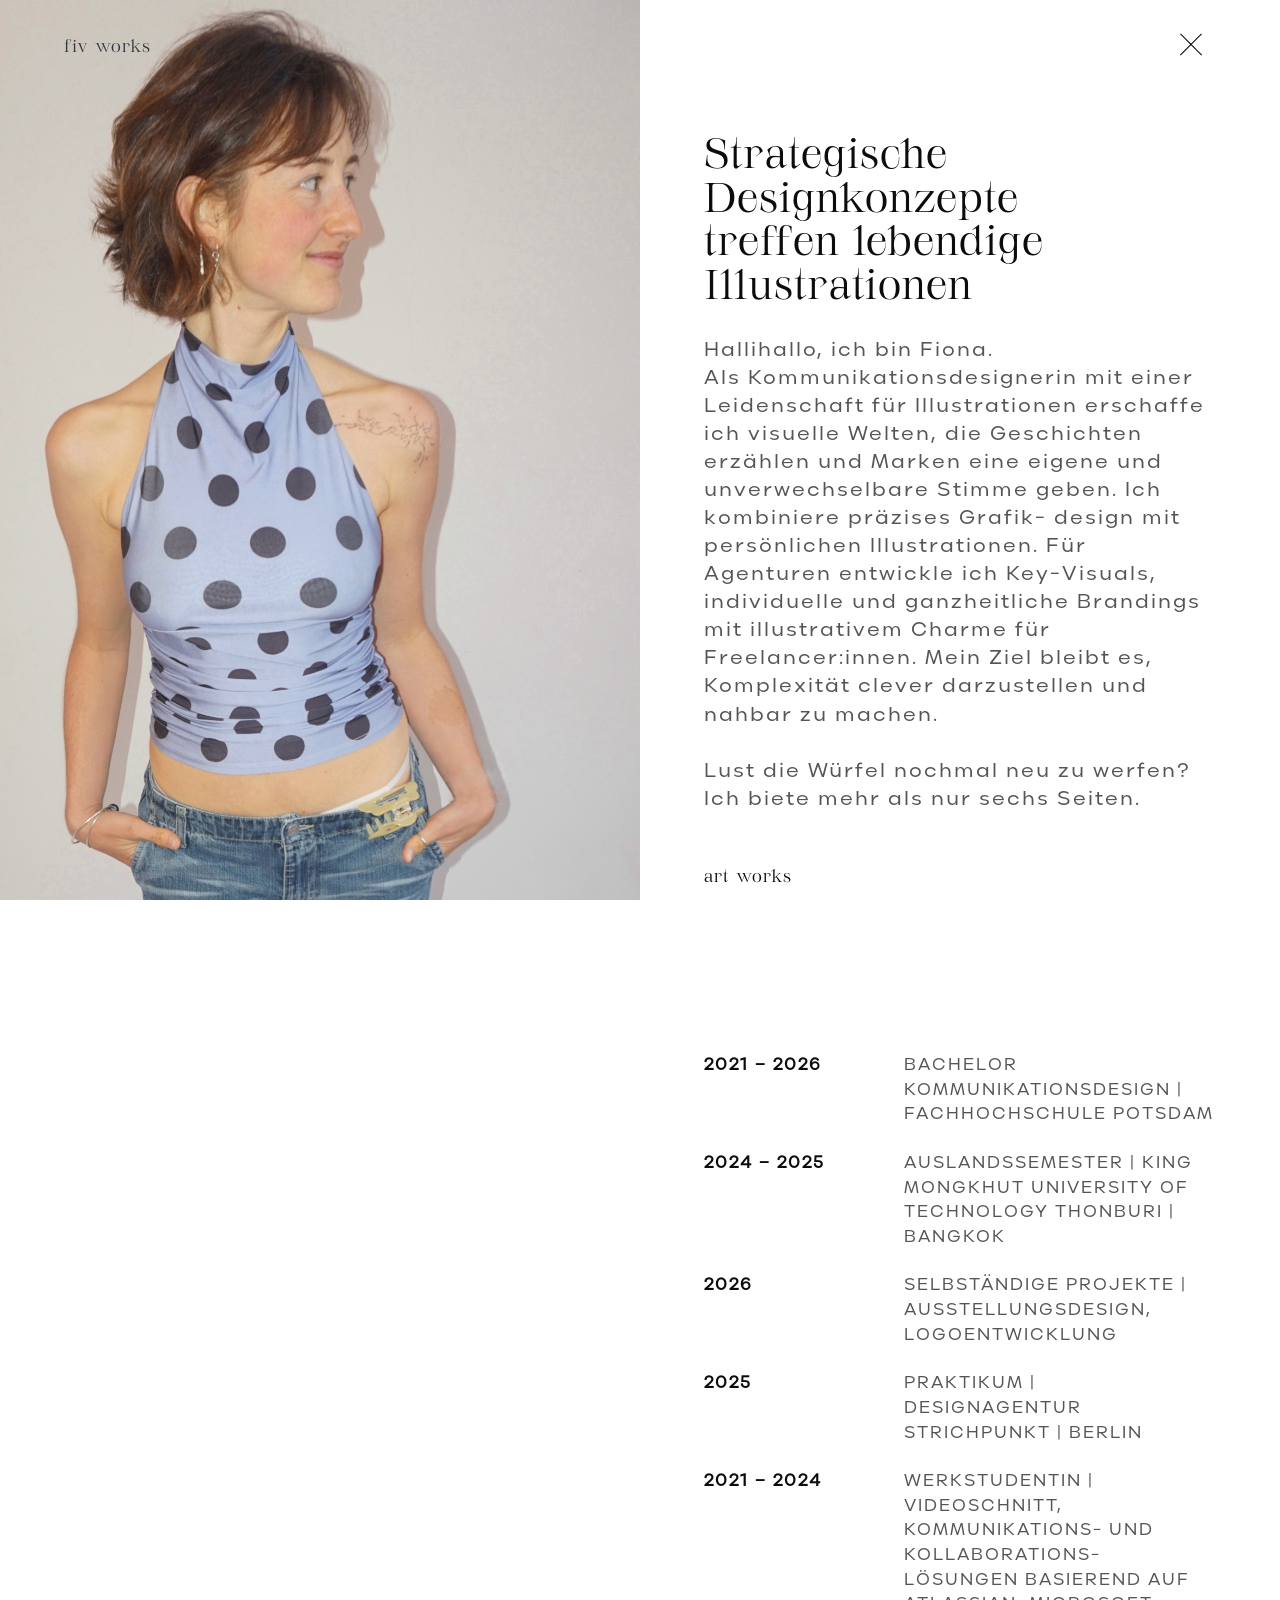
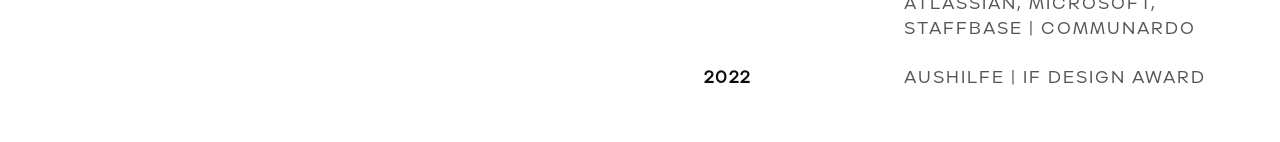
==== about.html @ 90ffe37c "About-Seite: Überlappung behoben & Layout finalisiert" ====
<!DOCTYPE html>
<html lang="en">

<head>
    <link rel="icon" type="image/png" href="favicon.png">
    <meta charset="UTF-8">
    <meta name="viewport" content="width=device-width, initial-scale=1.0">
    <title>About fiv works</title>
    <!-- Modern Serif Font -->
    <link href="https://fonts.googleapis.com/css2?family=Outfit:wght@300;400;600;800&display=swap" rel="stylesheet">
    <link rel="stylesheet" href="style.css">
    <style>
        /* Fade in animation for the about page content right after the transition */
        body.about-page {
            animation: fadeInPage 0.8s ease-out;
        }

        @keyframes fadeInPage {
            0% {
                opacity: 0;
            }

            100% {
                opacity: 1;
            }
        }

        .back-link {
            color: var(--body-text);
            text-decoration: none;
            font-size: 1.1rem;
            cursor: pointer;
            position: relative;
        }

        .back-link::after {
            content: '';
            position: absolute;
            width: 0;
            height: 1px;
            bottom: -4px;
            left: 0;
            background-color: var(--body-text);
            transition: width 0.3s ease;
        }

        .back-link:hover::after {
            width: 100%;
        }
    </style>
</head>

<body class="about-page">

    <!-- Pinned Header -->
    <header class="pinned-header">
        <div class="header-left">
            <a href="index.html" class="nav-link fiv-link">fiv works</a>
        </div>
        <div class="header-center"></div>
        <div class="header-right">
            <a href="index.html" class="close-btn" aria-label="Close About Page">
                <span></span>
                <span></span>
                <span></span>
            </a>
        </div>
    </header>

    <div class="about-container">
        <!-- Left Image (Dynamic width based on format) -->
        <div class="about-image-wrapper">
            <img src="bilder/portrait.jpg" alt="Portrait von fiv works" class="about-image">
            <h1 class="about-name">fiv works</h1>
        </div>

        <!-- Right Content -->
        <div class="about-info">
            <h2>Strategische Designkonzepte <br> treffen lebendige Illustrationen</h2>
            <p>

                Hallihallo, ich bin Fiona. <br> Als Kommunikationsdesignerin mit einer Leidenschaft für Illustrationen
                erschaffe ich visuelle Welten, die Geschichten erzählen und Marken eine eigene und
                unverwechselbare Stimme geben.

                Ich kombiniere präzises Grafik- design mit persönlichen Illustrationen. Für Agenturen entwickle ich
                Key-Visuals, individuelle und ganzheitliche Brandings mit illustrativem Charme für Freelancer:innen.
                Mein Ziel bleibt es, Komplexität clever darzustellen und nahbar zu machen.

                <br><br> Lust die Würfel nochmal neu zu werfen? <br> Ich biete mehr als nur sechs Seiten.<br><br>
            <div class="nav-link cycling-logo about-text-logo">
                <div class="cycling-viewport">
                    <div class="cycling-wrapper">
                        <span>art works</span>
                        <span>net works</span>
                        <span>team works</span>
                        <span>fiv works</span>
                    </div>
                </div>
            </div>
            </p>


            <div class="cv-separator-line"></div>
            <div class="cv-container">
                <div class="cv-item">
                    <span class="cv-date">2021 – 2026</span>
                    <span class="cv-desc">Bachelor Kommunikationsdesign | Fachhochschule Potsdam</span>
                </div>
                <div class="cv-item">
                    <span class="cv-date">2024 – 2025</span>
                    <span class="cv-desc">Auslandssemester | King Mongkhut University of Technology Thonburi |
                        Bangkok</span>
                </div>
                <div class="cv-item">
                    <span class="cv-date">2026</span>
                    <span class="cv-desc">Selbständige Projekte | Ausstellungsdesign, Logoentwicklung</span>
                </div>
                <div class="cv-item">
                    <span class="cv-date">2025</span>
                    <span class="cv-desc">Praktikum | Designagentur Strichpunkt | Berlin</span>
                </div>
                <div class="cv-item">
                    <span class="cv-date">2021 – 2024</span>
                    <span class="cv-desc">Werkstudentin | Videoschnitt, Kommunikations- und Kollaborations- lösungen
                        basierend auf Atlassian, Microsoft, Staffbase | Communardo</span>
                </div>
                <div class="cv-item">
                    <span class="cv-date">2022</span>
                    <span class="cv-desc">Aushilfe | IF Design Award</span>
                </div>
            </div>
        </div>
    </div>

    <script src="main.js"></script>
</body>

</html>
---- style.css ----
/* 
  Premium Dark Aesthetic 
  using CSS Variables for easy theming
*/
@font-face {
    font-family: 'Serifbabe';
    src: url('font/Serifbabe /SerifbabeALPHATest-Regular.otf') format('opentype');
    font-weight: 400;
    font-style: normal;
}

@font-face {
    font-family: 'Serifbabe';
    src: url('font/Serifbabe /SerifbabeALPHATest-RegularItalic.otf') format('opentype');
    font-weight: 400;
    font-style: italic;
}

@font-face {
    font-family: 'Canava Grotesk';
    src: url('font/Canava Grotesk/CanavaGrotesk-Regular.otf') format('opentype');
    font-weight: 400;
    font-style: normal;
}

@font-face {
    font-family: 'Canava Grotesk';
    src: url('font/Canava Grotesk/CanavaGrotesk-RegularItalic.otf') format('opentype');
    font-weight: 400;
    font-style: italic;
}

:root {
    --bg-color: #ffffff;
    --text-color: #ffffff;
    /* Used for mix-blend-mode items, white becomes black on white bg */
    --body-text: #0c0c0c;
    /* Main dark text */
    --accent-color: #555555;
    --header-height: 90px;
}

* {
    margin: 0;
    padding: 0;
    box-sizing: border-box;
}

html {
    scroll-behavior: smooth;
}

body {
    font-family: 'Canava Grotesk', 'Outfit', sans-serif;
    font-weight: 600;
    line-height: 1.05;
    background-color: var(--bg-color);
    color: var(--body-text);
    overflow-x: hidden;
    -webkit-font-smoothing: antialiased;
    -moz-osx-font-smoothing: grayscale;
    text-transform: uppercase;
    letter-spacing: 2px;
}

/* Global utility to hide mobile-only elements on desktop */
.show-on-mobile {
    display: none !important;
}

/* ---------------------------------
   Pinned Header (Top Navigation)
---------------------------------- */
.pinned-header {
    position: fixed;
    top: 0;
    left: 0;
    width: 100%;
    height: var(--header-height);
    display: flex;
    justify-content: space-between;
    align-items: center;
    padding: 0 5%;
    z-index: 100;
    mix-blend-mode: difference;
    /* Ensures visibility over any image */
}

.header-left,
.header-right {
    width: auto;
    display: flex;
}

.header-left {
    justify-content: flex-start;
}

.header-right {
    justify-content: flex-end;
}

.nav-link {
    color: var(--text-color);
    text-decoration: none;
    font-size: 1.1rem;
    font-weight: 400;
    text-transform: uppercase;
    letter-spacing: 2px;
    position: relative;
}

/* fiv works uses Serifbabe, normal case */
.fiv-link {
    font-family: 'Serifbabe', serif;
    text-transform: none;
    letter-spacing: 1px;
}

.cycling-logo {
    display: block;
    position: relative;
    /* Animate width synchronized with text roll */
    animation: rollWidth 20s infinite alternate cubic-bezier(0.77, 0, 0.175, 1);
}

.about-text-logo {
    display: inline-block;
    vertical-align: bottom;
    margin-top: 0;
    /* No extra margin, rely on line-height/br */
    font-family: 'Serifbabe', serif;
    font-size: 1.1rem;
    /* Logo standard size */
    text-transform: none;
    letter-spacing: 1px;
    color: var(--body-text);
    pointer-events: none;
    /* Usually static in text signature */
    text-decoration: none;

    /* Faster animation overrides for About page */
    animation-duration: 10s;
}

.about-text-logo .cycling-wrapper {
    animation-duration: 10s;
}

.cycling-viewport {
    height: 1.2rem;
    overflow: hidden;
}

.cycling-wrapper {
    display: flex;
    flex-direction: column;
    animation: rollLogo 20s infinite alternate cubic-bezier(0.77, 0, 0.175, 1);
}

.cycling-wrapper span {
    height: 1.2rem;
    display: flex;
    align-items: center;
    white-space: nowrap;
}

@keyframes rollLogo {

    0%,
    15% {
        transform: translateY(0);
    }

    25%,
    40% {
        transform: translateY(-1.2rem);
    }

    50%,
    65% {
        transform: translateY(-2.4rem);
    }

    75%,
    100% {
        transform: translateY(-3.6rem);
    }
}

/* Width values estimated for 'Serifbabe' at 1.1rem */
@keyframes rollWidth {

    0%,
    15% {
        width: 5.6rem;
    }

    /* art works */
    25%,
    40% {
        width: 5.8rem;
    }

    /* net works */
    50%,
    65% {
        width: 6.9rem;
    }

    /* team works */
    75%,
    100% {
        width: 5.7rem;
    }

    /* fiv works */
}

/* Hover underline effect */
.nav-link::after {
    content: '';
    position: absolute;
    width: 0;
    height: 1px;
    bottom: -4px;
    left: 0;
    background-color: var(--text-color);
    transition: width 0.3s ease;
}

.nav-link:hover::after {
    width: 100%;
}

.header-center {
    position: absolute;
    left: 50%;
    transform: translateX(-50%);
    display: flex;
    justify-content: center;
    align-items: center;
}

/* Center Logo */
.center-logo {
    height: 45px;
    width: auto;
    object-fit: contain;
    filter: invert(1);
    /* Change black image to white for difference blend mode */
    transition: transform 0.4s cubic-bezier(0.175, 0.885, 0.32, 1.275);
    cursor: none;
}

.center-logo:hover {
    transform: scale(1.15);
}

/* Hamburger Menu Button */
.hamburger-btn {
    background: none;
    border: none;
    cursor: none;
    display: flex;
    flex-direction: column;
    gap: 5.8px;
    z-index: 101;
    padding: 10px;
    transition: transform 0.3s cubic-bezier(0.175, 0.885, 0.32, 1.275);
}

.hamburger-btn:hover {
    transform: scale(1.1) translateY(-2px);
}

.hamburger-btn:hover span:nth-child(1) {
    transform: translateY(-1px);
}

.hamburger-btn:hover span:nth-child(3) {
    transform: translateY(1px);
}

.hamburger-btn span {
    display: block;
    width: 30px;
    height: 1.2px;
    background-color: var(--text-color);
    transition: 0.4s cubic-bezier(0.68, -0.55, 0.265, 1.55);
}

.hamburger-btn.open span:nth-child(1) {
    transform: translateY(7px) rotate(45deg);
}

.hamburger-btn.open span:nth-child(2) {
    opacity: 0;
    transform: scaleX(0);
}

.hamburger-btn.open span:nth-child(3) {
    transform: translateY(-7px) rotate(-45deg);
}

/* Close Button (Fixed X for About Page) */
.close-btn {
    background: none;
    border: none;
    cursor: none;
    display: flex;
    flex-direction: column;
    gap: 5.8px;
    z-index: 101;
    padding: 10px;
    text-decoration: none;
    transition: transform 0.3s cubic-bezier(0.175, 0.885, 0.32, 1.275);
}

.close-btn:hover {
    transform: scale(1.1) translateY(-2px);
}

.close-btn span {
    display: block;
    width: 30px;
    height: 1.2px;
    background-color: var(--text-color);
    transition: 0.4s cubic-bezier(0.68, -0.55, 0.265, 1.55);
}

.close-btn span:nth-child(1) {
    transform: translateY(7px) rotate(45deg);
}

.close-btn span:nth-child(2) {
    opacity: 0;
    transform: scaleX(0);
}

.close-btn span:nth-child(3) {
    transform: translateY(-7px) rotate(-45deg);
}

/* ---------------------------------
   Menu Overlay
---------------------------------- */
.menu-overlay {
    position: fixed;
    top: 0;
    left: 0;
    width: 100%;
    height: 100vh;
    background-color: rgba(255, 255, 255, 0.95);
    backdrop-filter: blur(15px);
    -webkit-backdrop-filter: blur(15px);
    /* Safari support */
    display: flex;
    justify-content: center;
    align-items: center;
    opacity: 0;
    pointer-events: none;
    transition: opacity 0.5s ease;
    z-index: 102;
    /* Higher than hero section */
}

.pinned-header.menu-active {
    z-index: 103;
    /* Keep header above menu overlay */
}

.menu-overlay.active {
    opacity: 1;
    pointer-events: all;
}

.menu-content {
    display: flex;
    flex-direction: column;
    gap: 40px;
    text-align: center;
}

.menu-content a {
    color: var(--body-text);
    text-decoration: none;
    font-size: 3.5rem;
    font-weight: 300;
    letter-spacing: 2px;
    transition: color 0.3s ease, transform 0.4s ease;
    opacity: 0;
    /* Animated in with JS */
    transform: translateY(20px);
}

.menu-overlay.active .menu-content a {
    opacity: 1;
    transform: translateY(0);
}

/* Stagger the links animation */
.menu-overlay.active .menu-content a:nth-child(1) {
    transition-delay: 0.1s;
}

.menu-overlay.active .menu-content a:nth-child(2) {
    transition-delay: 0.2s;
}

.menu-overlay.active .menu-content a:nth-child(3) {
    transition-delay: 0.3s;
}

.menu-content a:hover {
    color: var(--accent-color);
    transform: translateX(15px) !important;
}

/* ---------------------------------
   Hero & 3D Cube Setup
---------------------------------- */
.hero-section {
    height: 100vh;
    width: 100%;
    display: flex;
    justify-content: center;
    align-items: center;
    position: relative;
    overflow: visible;
    z-index: 101;
    /* Ensure cube rotates in front of the header */
    pointer-events: none;
    /* Let clicks pass through empty space */
}

.scene {
    width: 500px;
    height: 500px;
    perspective: 1600px;
    pointer-events: auto;
    /* Re-enable internal clicks */
}

.cube {
    width: 100%;
    height: 100%;
    position: relative;
    transform-style: preserve-3d;
    cursor: grab;
    /* initial rotation to show its 3D nature immediately */
    transform: rotateX(-20deg) rotateY(45deg);
}

.cube:active {
    cursor: grabbing;
}

.cube-face {
    position: absolute;
    width: 500px;
    height: 500px;
    border: 1px solid rgba(0, 0, 0, 0.1);
    /* Subtle dark edge for light theme */
    background: #fff;
    cursor: pointer;
    overflow: hidden;
    user-select: none;
    /* Prevent image dragging issues */
}

/* Lighting gradient overlay for depth */
.cube-face::after {
    content: '';
    position: absolute;
    inset: 0;
    background: linear-gradient(135deg, rgba(255, 255, 255, 0.1) 0%, rgba(0, 0, 0, 0.4) 100%);
    pointer-events: none;
}

.cube-face img {
    width: 100%;
    height: 100%;
    object-fit: cover;
    opacity: 0.85;
    transition: opacity 0.4s ease, transform 0.6s cubic-bezier(0.25, 1, 0.5, 1);
    pointer-events: none;
    /* Let drag events pass to the face */
}

.cube-face:hover img {
    opacity: 1;
    transform: scale(1.08);
    /* slight zoom inside the face */
}

/* Position faces to form a cube */
.cube-front {
    transform: rotateY(0deg) translateZ(250px);
}

.cube-back {
    transform: rotateY(180deg) translateZ(250px);
}

.cube-right {
    transform: rotateY(90deg) translateZ(250px);
}

.cube-left {
    transform: rotateY(-90deg) translateZ(250px);
}

.cube-top {
    transform: rotateX(90deg) translateZ(250px);
}

.cube-bottom {
    transform: rotateX(-90deg) translateZ(250px);
}

/* ---------------------------------
   Scroll Indicator
---------------------------------- */
.scroll-indicator {
    position: absolute;
    bottom: 50px;
    left: 50%;
    transform: translateX(-50%);
    display: flex;
    flex-direction: column;
    align-items: center;
    gap: 15px;
    opacity: 1;
    /* Full opacity for better blend effect */
    mix-blend-mode: difference;
    color: #ffffff;
    transition: opacity 0.3s ease;
    z-index: 10;
    pointer-events: auto;
    /* Re-enable internal clicks */
}

.scroll-indicator:hover {
    opacity: 0.8;
}

/* Branding Callout (Bottom Right) */
.branding-callout {
    position: fixed;
    bottom: 34px;
    right: 5%;
    font-family: 'Serifbabe', serif;
    font-size: 1.1rem;
    font-weight: 400;
    color: #ffffff;
    mix-blend-mode: difference;
    z-index: 102;
    /* Above hero section */
    pointer-events: auto;
    text-transform: none;
    letter-spacing: 1px;
    text-decoration: none;
}

.branding-callout::after {
    content: '';
    position: absolute;
    width: 0;
    height: 1px;
    bottom: -4px;
    left: 0;
    background-color: #ffffff;
    transition: width 0.3s ease;
}

.branding-callout:hover::after {
    width: 100%;
}

.scroll-indicator span {
    font-size: 0.75rem;
    text-transform: uppercase;
    letter-spacing: 3px;
}

.scroll-indicator .line {
    width: 1px;
    height: 50px;
    background-color: #ffffff;
    animation: scrollLine 2.5s infinite ease-in-out;
    transform-origin: top;
}

@keyframes scrollLine {
    0% {
        transform: scaleY(0);
    }

    50% {
        transform: scaleY(1);
    }

    100% {
        transform: scaleY(0);
        transform-origin: bottom;
    }
}

/* ---------------------------------
   Content Section & Grid
---------------------------------- */
.content-section {
    padding: 120px 5% 100px 5%;
    display: flex;
    flex-direction: column;
    align-items: center;
}

.text-container {
    max-width: 1200px;
    text-align: left;
    margin-bottom: 150px;
    align-self: flex-start;
    /* Push to left in flex container */
    opacity: 0;
    transform: translateY(60px);
    transition: opacity 1.2s ease, transform 1.2s cubic-bezier(0.165, 0.84, 0.44, 1);
}

.text-container.visible {
    opacity: 1;
    transform: translateY(0);
}

.placeholder-text {
    font-family: 'Canava Grotesk', sans-serif;
    font-style: normal;
    font-size: 3rem;
    /* Even larger */
    line-height: 1;
    font-weight: 50;
    text-transform: none;
    color: var(--body-text);
}

.serif-q {
    font-family: 'Serifbabe', serif;
    font-weight: 400;
}

.serif-text {
    font-family: 'Serifbabe', serif;
    font-size: 1.1rem;
    font-weight: 400;
}

.thin-char {
    font-weight: 200;
}

.projects-grid {
    display: grid;
    grid-template-columns: repeat(2, 1fr);
    gap: 60px;
    width: 100%;
    max-width: 1400px;
    scroll-margin-top: calc(var(--header-height) + 40px);
    /* Provides white space above grid when targeted by anchor link */
}

.project-link {
    position: relative;
    display: block;
    width: 100%;
    aspect-ratio: 4/3;
    overflow: hidden;
    border-radius: 0;
    /* Removed premium rounding per user request */
    opacity: 0;
    transform: translateY(80px);
    /* Come up on scroll */
    transition: opacity 1s ease, transform 1s cubic-bezier(0.23, 1, 0.32, 1);
    box-shadow: 0 20px 40px rgba(0, 0, 0, 0.4);
}

.project-link.visible {
    opacity: 1;
    transform: translateY(0);
}

.project-link img {
    width: 100%;
    height: 100%;
    object-fit: cover;
    transition: transform 0.8s cubic-bezier(0.165, 0.84, 0.44, 1);
}

.project-overlay {
    position: absolute;
    inset: 0;
    background: linear-gradient(to top, rgba(0, 0, 0, 0.8) 0%, rgba(0, 0, 0, 0) 60%);
    display: flex;
    align-items: flex-end;
    padding: 40px;
    opacity: 0;
    transition: opacity 0.5s ease;
}

.project-overlay h3 {
    font-family: 'Serifbabe', serif;
    text-transform: none;
    color: var(--text-color);
    font-size: 1.1rem;
    font-weight: 400;
    letter-spacing: 1px;
    transform: translateY(30px);
    transition: transform 0.5s cubic-bezier(0.19, 1, 0.22, 1);
}

.project-link:hover img {
    transform: scale(1.06);
}

.project-link:hover .project-overlay {
    opacity: 1;
}

.project-link:hover .project-overlay h3 {
    transform: translateY(0);
}

/* ---------------------------------
   Responsive Design
---------------------------------- */
@media (max-width: 1024px) {
    .projects-grid {
        gap: 30px;
    }

    .placeholder-text {
        font-size: 3rem;
    }
}

@media (max-width: 768px) {
    .pinned-header {
        padding: 0 20px;
        --header-height: 70px;
    }

    .menu-content a {
        font-size: 2.5rem;
    }

    .projects-grid {
        grid-template-columns: 1fr;
        gap: 40px;
    }

    .text-container {
        margin-top: -60px;
        margin-bottom: 80px;
    }

    .placeholder-text {
        font-size: 1.15rem;
        line-height: 1.4;
    }

    /* Target specific mobile elements */
    .hide-on-mobile {
        display: none !important;
    }

    .show-on-mobile {
        display: inline-block !important;
    }

    .project-page .center-logo {
        display: none !important;
    }

    /* Scale down cube for mobile */
    .scene {
        width: 300px;
        height: 300px;
    }

    .cube-face {
        width: 300px;
        height: 300px;
    }

    .cube-front {
        transform: rotateY(0deg) translateZ(150px);
    }

    .cube-back {
        transform: rotateY(180deg) translateZ(150px);
    }

    .cube-right {
        transform: rotateY(90deg) translateZ(150px);
    }

    .cube-left {
        transform: rotateY(-90deg) translateZ(150px);
    }

    .cube-top {
        transform: rotateX(90deg) translateZ(150px);
    }

    .cube-bottom {
        transform: rotateX(-90deg) translateZ(150px);
    }

    .project-overlay {
        padding: 30px;
    }
}

/* ---------------------------------
   About Page
---------------------------------- */
.about-page {
    background-color: var(--bg-color);
    overflow-x: hidden;
}

.about-container {
    display: flex;
    min-height: 100vh;
    /* Aspect ratio of 2357 / 3301 is ~0.714 */
    --img-w: min(calc(100vh * 0.714), 50vw);
}

.about-image-wrapper {
    position: fixed;
    top: 0;
    left: 0;
    width: var(--img-w);
    height: 100vh;
    overflow: hidden;
    z-index: 10;
}

.about-image {
    width: 100%;
    height: 100%;
    object-fit: cover;
}

.about-name {
    position: absolute;
    top: 34px;
    /* Matches fixed header alignment roughly */
    left: 5%;
    transform: none;
    width: 90%;
    text-align: left;
    font-family: 'Serifbabe', serif;
    font-size: 1.1rem;
    /* Start at header size */
    font-weight: 400;
    letter-spacing: 2px;
    text-transform: none;
    color: #ffffff;
    mix-blend-mode: difference;
    white-space: nowrap;
    margin: 0;
    line-height: 0.9;
    opacity: 0;
    /* Hidden initially to avoid double logo until expansion starts */
    transition: all 1s cubic-bezier(0.77, 0, 0.175, 1);
    z-index: 100;
}

.about-name.expanded {
    top: 5%;
    font-size: calc(var(--img-w) * 0.19);
    letter-spacing: 1px;
    opacity: 1;
}

.about-info {
    margin-left: var(--img-w);
    width: calc(100vw - var(--img-w));
    padding: calc(var(--header-height) + 40px) 5% 3.2rem;
    display: flex;
    flex-direction: column;
    justify-content: flex-end;
    min-height: 100vh;
}

/* Coordinate visibility with header logo */
.about-page.expanding .pinned-header .header-left .fiv-link {
    opacity: 0;
    pointer-events: none;
    transition: opacity 0.5s ease;
}

.about-page.expanding .about-name {
    opacity: 1;
}

.about-info h2 {
    font-family: 'Serifbabe', serif;
    font-size: 2.6rem;
    /* Match body text size */
    font-weight: 400;
    margin-bottom: 2rem;
    color: var(--body-text);
    text-transform: none;
    /* Allow mixed case */
    letter-spacing: 1px;
}

.about-info p {
    font-size: 1.3rem;
    line-height: 1.35;
    color: var(--accent-color);
    margin-bottom: 1.5rem;
    font-weight: 400;
    text-transform: none;
    /* Allow mixed case */
}

.cv-separator-line {
    width: 100%;
    height: 1px;
    margin: 3rem 0;
    position: relative;
}

.cv-separator-line::after {
    content: '';
    position: absolute;
    top: 0;
    left: 0;
    width: 0;
    height: 100%;
    background-color: #000000;
    transition: width 0.8s cubic-bezier(0.165, 0.84, 0.44, 1);
}

.cv-separator-line.visible::after {
    width: 100%;
}

.cv-container {
    margin-top: 3rem;
    display: flex;
    flex-direction: column;
    gap: 1.5rem;
}

.cv-item {
    display: grid;
    grid-template-columns: 180px 1fr;
    gap: 20px;
    align-items: baseline;
}

.cv-date {
    font-family: 'Canava Grotesk', sans-serif;
    font-weight: 600;
    font-size: 1.1rem;
    color: var(--body-text);
    text-transform: uppercase;
}

.cv-desc {
    font-size: 1.1rem;
    line-height: 1.4;
    color: var(--accent-color);
    font-weight: 300;
}

/* =========================================================================
   PROJECT DETAIL PAGES (e.g. ButterBodies)
========================================================================= */

.project-page {
    background-color: var(--bg-color);
    overflow-x: hidden;
}

.project-split-layout {
    display: flex;
    min-height: 100vh;
    padding-top: 0;
}

.project-left-col {
    width: 35%;
    /* Harmonized top/bottom spacing: Bottom padding matches header vertical centering gap */
    padding: calc(var(--header-height) + 2rem) 5% 3.2rem;
    position: sticky;
    top: 0;
    height: 100vh;
    display: flex;
    flex-direction: column;
    justify-content: flex-end;
}

.project-left-col p {
    font-size: 0.8rem;
    line-height: 1.4;
    color: var(--body-text);
    text-transform: none;
    font-weight: 400;
    max-width: 400px;
}

.project-left-col .large-intro {
    font-size: 1.8rem;
    /* Significantly larger */
    line-height: 1.2;
    display: block;
    /* Ensure it takes up space properly */
    margin-bottom: 0.5rem;
}

.project-left-col .footnote {
    font-size: 0.65rem;
    color: var(--accent-color);
    margin-top: 1rem;
    display: block;
}

.project-right-col {
    width: 65%;
    padding: 0;
    display: flex;
    flex-direction: column;
    gap: 0;
    overflow: hidden;
}

.project-right-col img,
.project-right-col video {
    width: 100%;
    height: auto;
    object-fit: cover;
    border-radius: 0;
    display: block;
    /* remove small bottom gap */
}

.project-right-col video {
    margin-top: auto;
    /* Pushes video to the absolute bottom of its container */
    transform: scale(1.02);
}

.project-bottom-section {
    padding: 6rem 15%;
    text-align: center;
    background-color: var(--bg-color);
    position: relative;
    z-index: 10;
}

.project-bottom-section p {
    font-size: 1.8rem;
    line-height: 1.4;
    color: var(--body-text);
    text-transform: none;
    font-family: 'Serifbabe', serif;
    max-width: 900px;
    margin: 0 auto;
}

@media (max-width: 1024px) {
    .cv-item {
        grid-template-columns: 140px 1fr;
    }
}

@media (max-width: 768px) {
    .cv-item {
        grid-template-columns: 1fr;
        gap: 5px;
        margin-bottom: 10px;
    }

    .cv-date {
        font-size: 1rem;
    }

    .cv-desc {
        font-size: 1rem;
    }
}

@media (max-width: 768px) {
    .project-split-layout {
        flex-direction: column;
        padding-top: 0;
        min-height: auto;
    }

    .project-left-col {
        width: 100%;
        position: relative;
        top: 0;
        height: auto;
        padding: calc(var(--header-height) + 2rem) 5% 2rem;
    }

    .project-split-layout+.project-split-layout .project-left-col {
        padding-top: 2rem;
    }

    .project-right-col {
        width: 100%;
        padding: 0;
    }

    .project-bottom-section {
        padding: 4rem 5%;
    }

    .project-bottom-section p {
        font-size: 1.4rem;
    }
}

@media (max-width: 768px) {
    .about-container {
        flex-direction: column;
    }

    .about-image-wrapper {
        width: 100vw;
        height: 60vh;
        position: relative;
    }

    .about-info {
        margin-left: 0;
        width: 100vw;
        min-height: 40vh;
        padding: 50px 5%;
    }

    .about-info p {
        font-size: 0.8rem;
    }

    .about-info h2 {
        font-size: 1.8rem;
    }

    .about-name {
        top: 25px;
        /* Adjust for smaller 70px mobile header */
        font-size: calc(100vw * 0.22);
    }
}
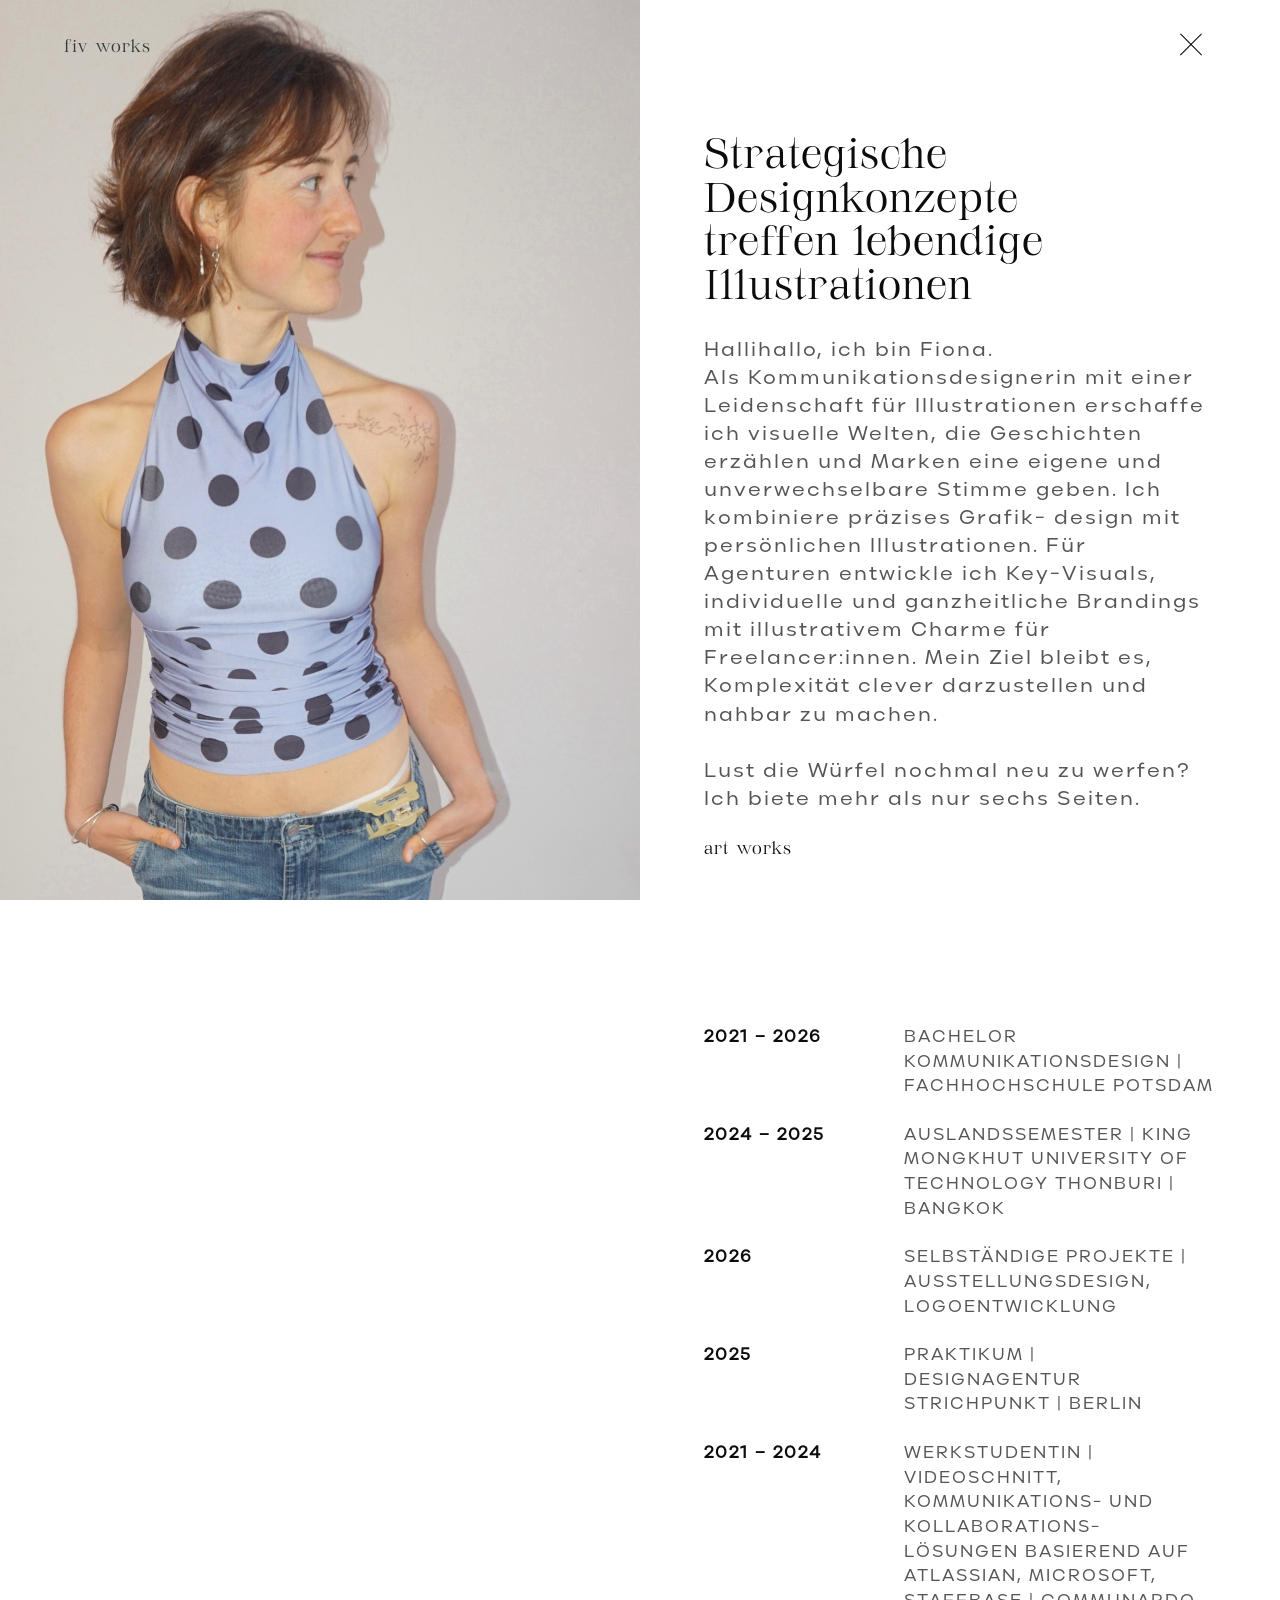
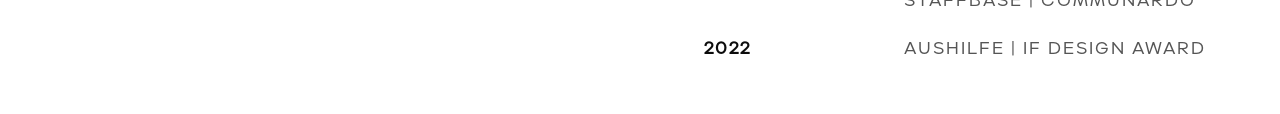
==== commit 01212b03: "About-Seite: Überlappung behoben & Layout finalisiert" ====
--- a/about.html
+++ b/about.html
@@ -87,7 +87,7 @@
                 Key-Visuals, individuelle und ganzheitliche Brandings mit illustrativem Charme für Freelancer:innen.
                 Mein Ziel bleibt es, Komplexität clever darzustellen und nahbar zu machen.
 
-                <br><br> Lust die Würfel nochmal neu zu werfen? <br> Ich biete mehr als nur sechs Seiten.<br><br>
+                <br><br> Lust die Würfel nochmal neu zu werfen? <br> Ich biete mehr als nur sechs Seiten.
             <div class="nav-link cycling-logo about-text-logo">
                 <div class="cycling-viewport">
                     <div class="cycling-wrapper">
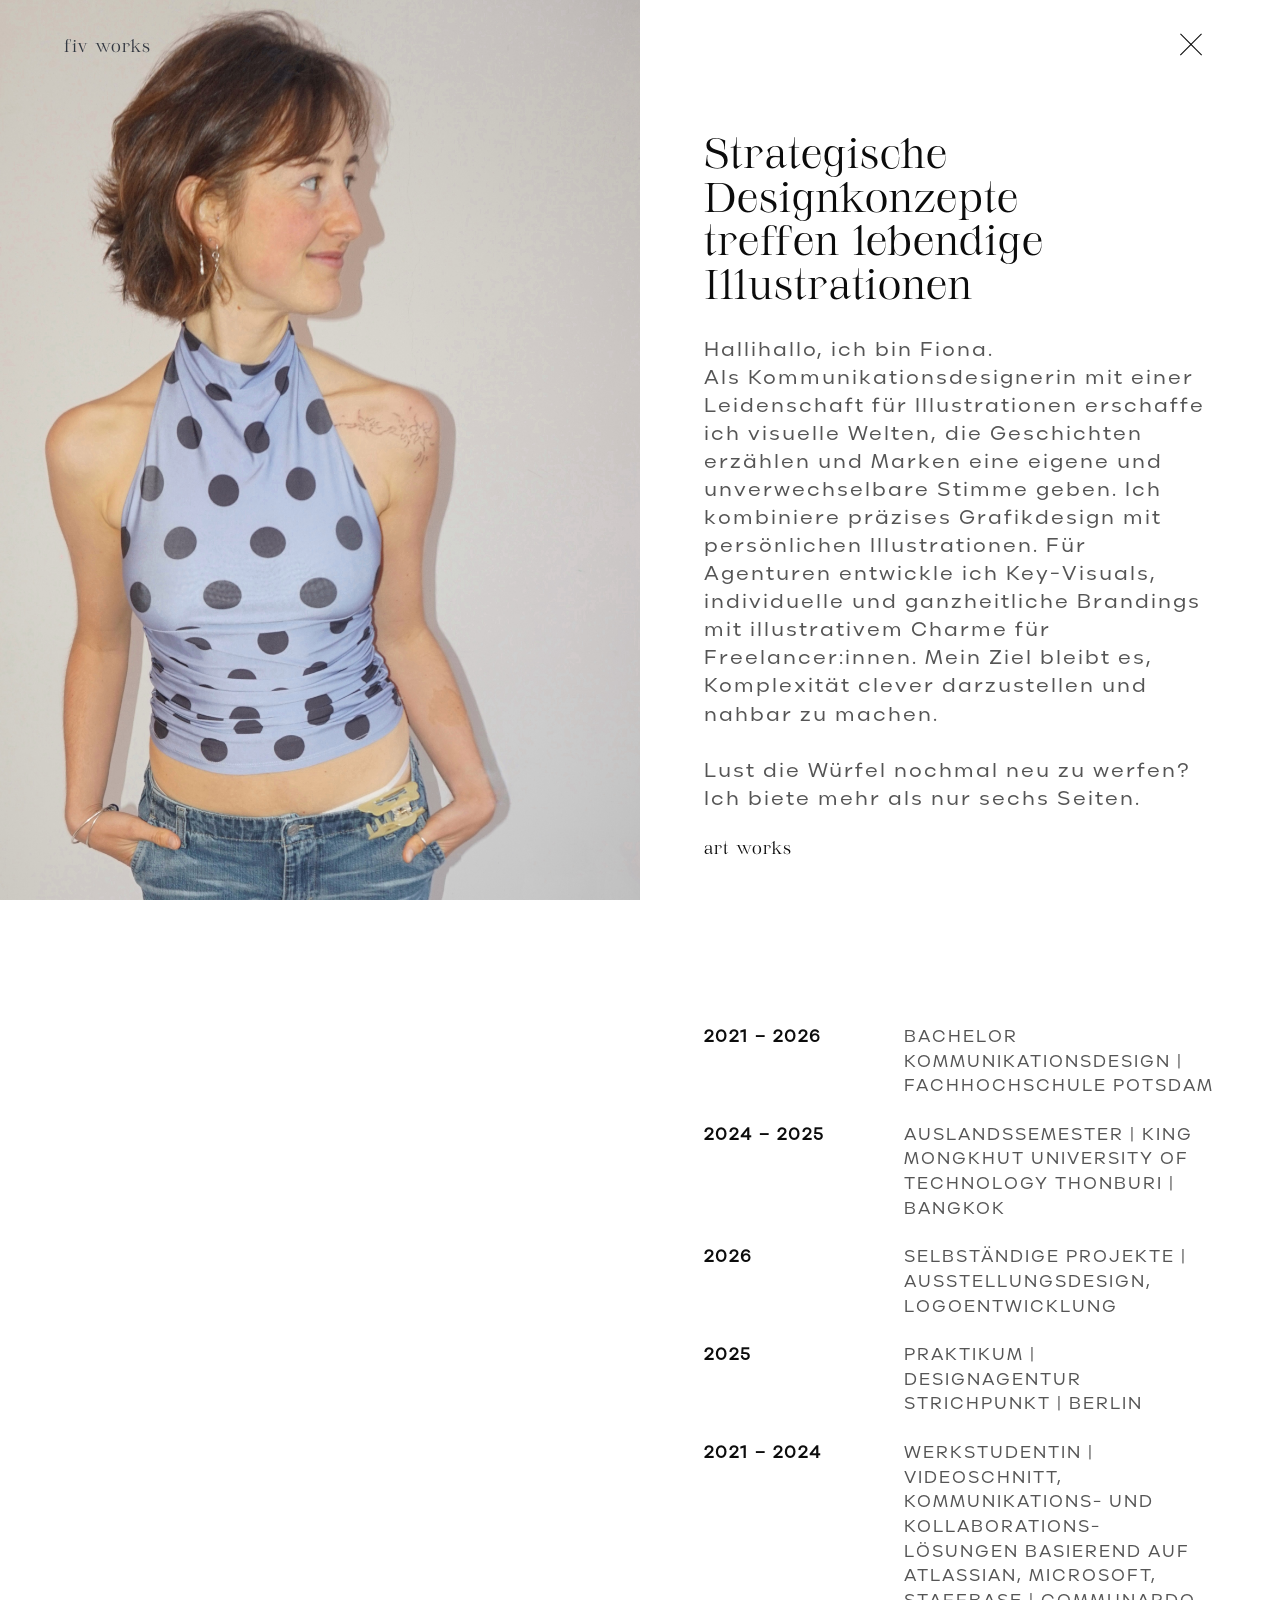
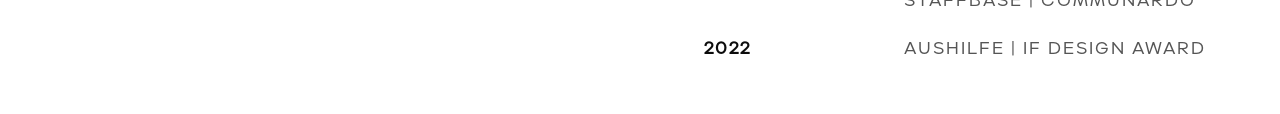
==== commit b7444df2: "About-Seite: Überlappung behoben & Layout finalisiert" ====
--- a/about.html
+++ b/about.html
@@ -83,7 +83,7 @@
                 erschaffe ich visuelle Welten, die Geschichten erzählen und Marken eine eigene und
                 unverwechselbare Stimme geben.
 
-                Ich kombiniere präzises Grafik- design mit persönlichen Illustrationen. Für Agenturen entwickle ich
+                Ich kombiniere präzises Grafikdesign mit persönlichen Illustrationen. Für Agenturen entwickle ich
                 Key-Visuals, individuelle und ganzheitliche Brandings mit illustrativem Charme für Freelancer:innen.
                 Mein Ziel bleibt es, Komplexität clever darzustellen und nahbar zu machen.
 
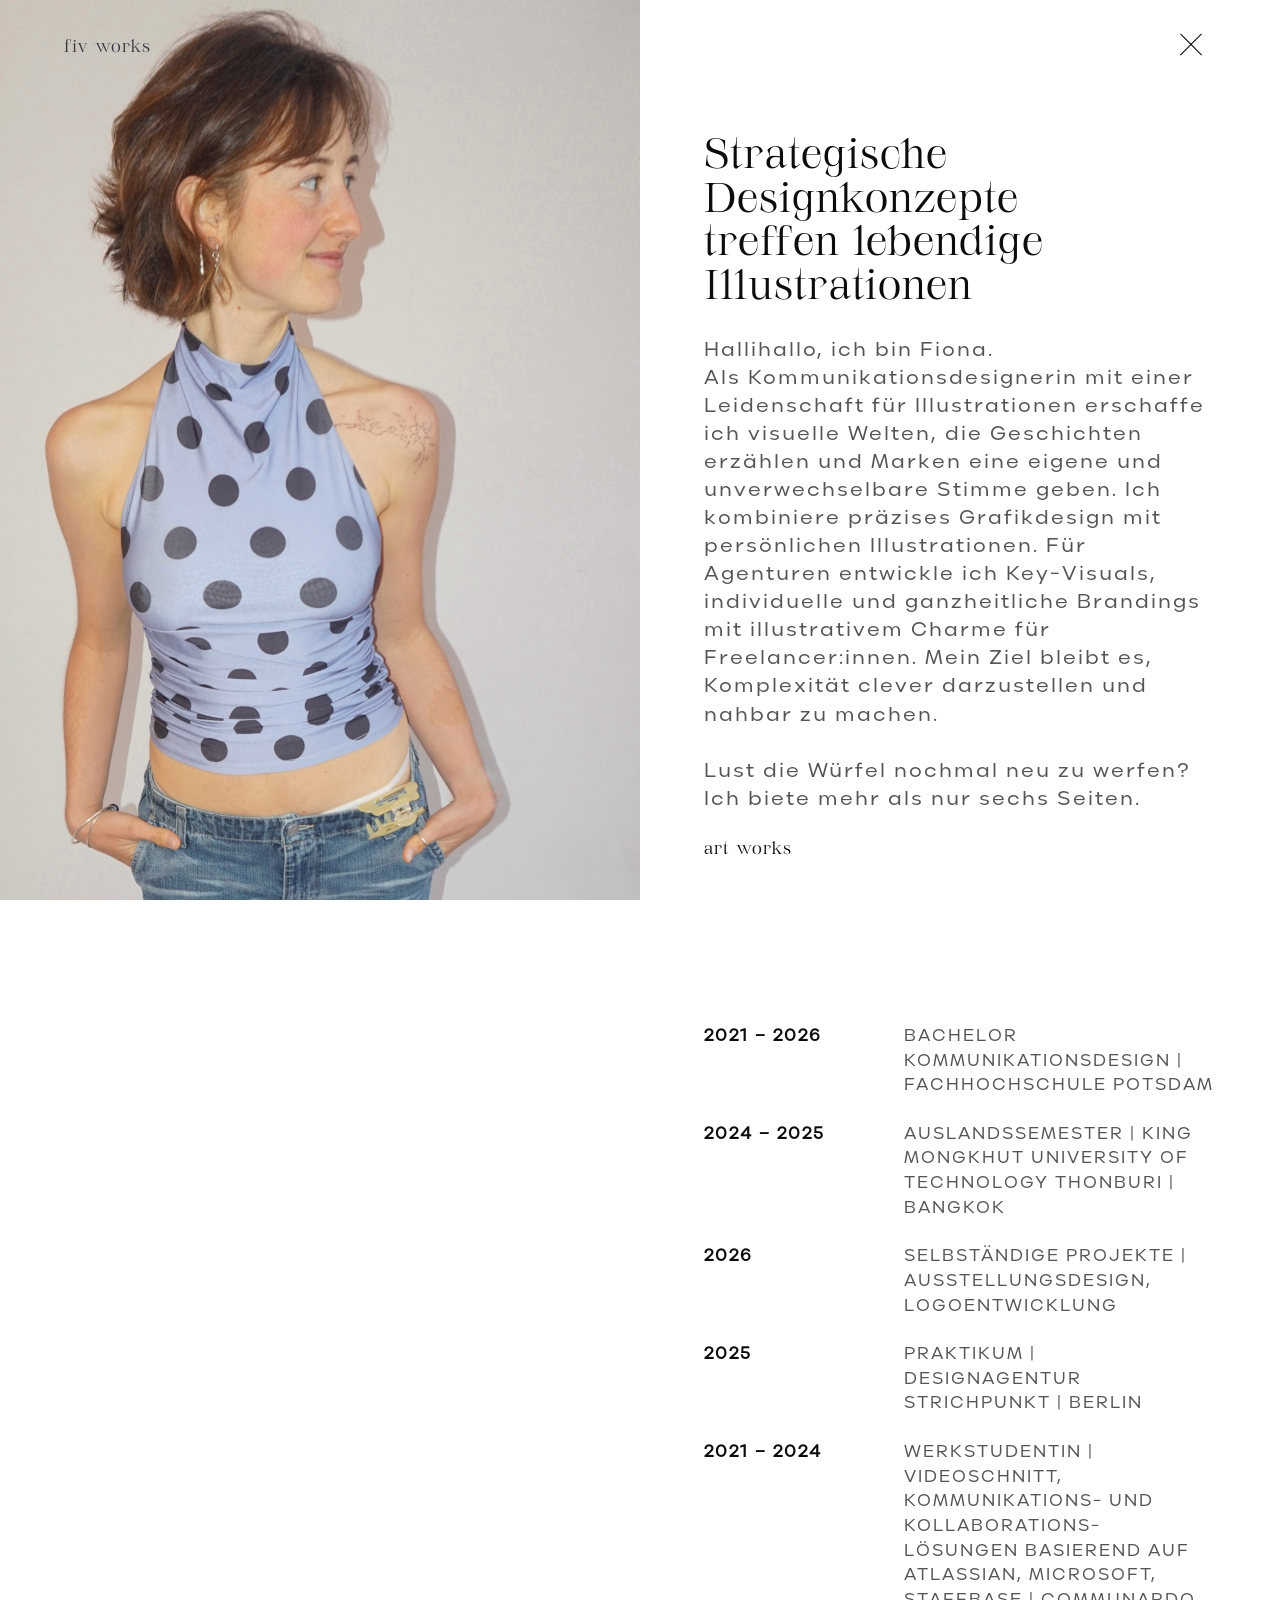
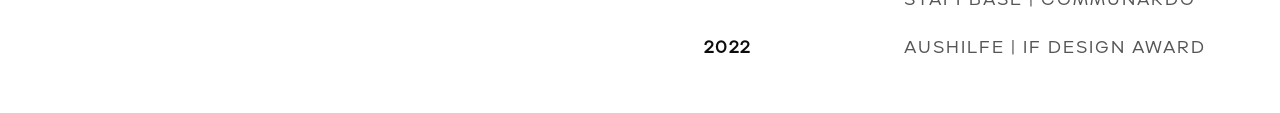
==== commit 554afb86: "Shop, ButterBodies-Redesign und About-Page-Fixes - Shop-Seite (shop.html, shop.js) mit Spiel + Postk" ====
--- a/about.html
+++ b/about.html
@@ -1,14 +1,57 @@
 <!DOCTYPE html>
-<html lang="en">
+<html lang="de">
 
 <head>
     <link rel="icon" type="image/png" href="favicon.png">
     <meta charset="UTF-8">
     <meta name="viewport" content="width=device-width, initial-scale=1.0">
-    <title>About fiv works</title>
-    <!-- Modern Serif Font -->
-    <link href="https://fonts.googleapis.com/css2?family=Outfit:wght@300;400;600;800&display=swap" rel="stylesheet">
-    <link rel="stylesheet" href="style.css">
+    <meta name="description" content="Hallo, ich bin Fiona Warmdt — Kommunikationsdesignerin mit Leidenschaft für Illustration und strategisches Branding. Studium an der FH Potsdam.">
+    <meta name="author" content="Fiona Warmdt">
+    <link rel="canonical" href="https://fivworks.de/about.html">
+    <title>Über mich — Fiona Warmdt | fiv works</title>
+    <link rel="stylesheet" href="style.css?v=2">
+    <!-- Open Graph -->
+    <meta property="og:type" content="profile">
+    <meta property="og:url" content="https://fivworks.de/about.html">
+    <meta property="og:title" content="Über mich — Fiona Warmdt | fiv works">
+    <meta property="og:description" content="Hallo, ich bin Fiona Warmdt — Kommunikationsdesignerin mit Leidenschaft für Illustration und strategisches Branding.">
+    <meta property="og:image" content="https://fivworks.de/bilder/portrait.jpg">
+    <meta property="og:locale" content="de_DE">
+    <meta property="og:profile:first_name" content="Fiona">
+    <meta property="og:profile:last_name" content="Warmdt">
+    <!-- Twitter Card -->
+    <meta name="twitter:card" content="summary_large_image">
+    <meta name="twitter:title" content="Über mich — Fiona Warmdt | fiv works">
+    <meta name="twitter:description" content="Kommunikationsdesignerin und Illustratorin. Portfolio auf fivworks.de">
+    <meta name="twitter:image" content="https://fivworks.de/bilder/portrait.jpg">
+    <!-- Structured Data -->
+    <script type="application/ld+json">
+    {
+      "@context": "https://schema.org",
+      "@type": "ProfilePage",
+      "@id": "https://fivworks.de/about.html",
+      "url": "https://fivworks.de/about.html",
+      "name": "Über mich — Fiona Warmdt",
+      "mainEntity": {
+        "@type": "Person",
+        "@id": "https://fivworks.de/#fiona-warmdt",
+        "name": "Fiona Warmdt",
+        "alternateName": "fiv works",
+        "jobTitle": "Kommunikationsdesignerin",
+        "description": "Kommunikationsdesignerin und Illustratorin mit Leidenschaft für strategisches Branding und illustratives Design. Studium an der Fachhochschule Potsdam, Auslandssemester an der KMUTT Bangkok, Praktikum bei Strichpunkt Berlin.",
+        "url": "https://fivworks.de",
+        "image": "https://fivworks.de/bilder/portrait.jpg",
+        "alumniOf": {
+          "@type": "CollegeOrUniversity",
+          "name": "Fachhochschule Potsdam"
+        },
+        "sameAs": [
+          "https://www.linkedin.com/in/fiona-warmdt-072200236/",
+          "https://www.instagram.com/fiv.works"
+        ]
+      }
+    }
+    </script>
     <style>
         /* Fade in animation for the about page content right after the transition */
         body.about-page {
@@ -70,7 +113,7 @@
     <div class="about-container">
         <!-- Left Image (Dynamic width based on format) -->
         <div class="about-image-wrapper">
-            <img src="bilder/portrait.jpg" alt="Portrait von fiv works" class="about-image">
+            <img src="bilder/portrait.jpg" alt="Portrait von Fiona Warmdt, Kommunikationsdesignerin" class="about-image">
             <h1 class="about-name">fiv works</h1>
         </div>
 
@@ -101,7 +144,6 @@
             </p>
 
 
-            <div class="cv-separator-line"></div>
             <div class="cv-container">
                 <div class="cv-item">
                     <span class="cv-date">2021 – 2026</span>
@@ -133,7 +175,7 @@
         </div>
     </div>
 
-    <script src="main.js"></script>
+    <script src="main.js?v=2"></script>
 </body>
 
 </html>
--- a/style.css
+++ b/style.css
@@ -4,30 +4,38 @@
 */
 @font-face {
     font-family: 'Serifbabe';
-    src: url('font/Serifbabe /SerifbabeALPHATest-Regular.otf') format('opentype');
+    src: url('font/Serifbabe /SerifbabeALPHATest-Regular.woff2') format('woff2'),
+         url('font/Serifbabe /SerifbabeALPHATest-Regular.otf') format('opentype');
     font-weight: 400;
     font-style: normal;
+    font-display: swap;
 }
 
 @font-face {
     font-family: 'Serifbabe';
-    src: url('font/Serifbabe /SerifbabeALPHATest-RegularItalic.otf') format('opentype');
+    src: url('font/Serifbabe /SerifbabeALPHATest-RegularItalic.woff2') format('woff2'),
+         url('font/Serifbabe /SerifbabeALPHATest-RegularItalic.otf') format('opentype');
     font-weight: 400;
     font-style: italic;
+    font-display: swap;
 }
 
 @font-face {
     font-family: 'Canava Grotesk';
-    src: url('font/Canava Grotesk/CanavaGrotesk-Regular.otf') format('opentype');
+    src: url('font/Canava Grotesk/CanavaGrotesk-Regular.woff2') format('woff2'),
+         url('font/Canava Grotesk/CanavaGrotesk-Regular.otf') format('opentype');
     font-weight: 400;
     font-style: normal;
+    font-display: swap;
 }
 
 @font-face {
     font-family: 'Canava Grotesk';
-    src: url('font/Canava Grotesk/CanavaGrotesk-RegularItalic.otf') format('opentype');
+    src: url('font/Canava Grotesk/CanavaGrotesk-RegularItalic.woff2') format('woff2'),
+         url('font/Canava Grotesk/CanavaGrotesk-RegularItalic.otf') format('opentype');
     font-weight: 400;
     font-style: italic;
+    font-display: swap;
 }
 
 :root {
@@ -356,8 +364,8 @@
     -webkit-backdrop-filter: blur(15px);
     /* Safari support */
     display: flex;
-    justify-content: center;
-    align-items: center;
+    justify-content: flex-end;
+    align-items: flex-start;
     opacity: 0;
     pointer-events: none;
     transition: opacity 0.5s ease;
@@ -379,7 +387,10 @@
     display: flex;
     flex-direction: column;
     gap: 40px;
-    text-align: center;
+    text-align: right;
+    align-items: flex-end;
+    padding-top: calc(var(--header-height) + 20px + 0.5cm);
+    padding-right: 5%;
 }
 
 .menu-content a {
@@ -388,10 +399,22 @@
     font-size: 3.5rem;
     font-weight: 300;
     letter-spacing: 2px;
-    transition: color 0.3s ease, transform 0.4s ease;
+    transition: opacity 0.4s ease, transform 0.4s ease;
     opacity: 0;
     /* Animated in with JS */
     transform: translateY(20px);
+    position: relative;
+}
+
+.menu-content a::after {
+    content: '';
+    position: absolute;
+    width: 0;
+    height: 1px;
+    bottom: 2px;
+    left: 0;
+    background-color: var(--body-text);
+    transition: width 0.3s ease;
 }
 
 .menu-overlay.active .menu-content a {
@@ -412,9 +435,22 @@
     transition-delay: 0.3s;
 }
 
-.menu-content a:hover {
-    color: var(--accent-color);
-    transform: translateX(15px) !important;
+.menu-overlay.active .menu-content a:nth-child(4) {
+    transition-delay: 0.4s;
+}
+
+.menu-overlay.active .menu-content a:nth-child(5) {
+    transition-delay: 0.5s;
+}
+
+/* Override stagger delays on hover */
+.menu-overlay.active .menu-content a:hover {
+    transform: translateY(0) !important;
+    transition-delay: 0s !important;
+}
+
+.menu-overlay.active .menu-content a:hover::after {
+    width: 100%;
 }
 
 /* ---------------------------------
@@ -853,35 +889,7 @@
 }
 
 .about-name {
-    position: absolute;
-    top: 34px;
-    /* Matches fixed header alignment roughly */
-    left: 5%;
-    transform: none;
-    width: 90%;
-    text-align: left;
-    font-family: 'Serifbabe', serif;
-    font-size: 1.1rem;
-    /* Start at header size */
-    font-weight: 400;
-    letter-spacing: 2px;
-    text-transform: none;
-    color: #ffffff;
-    mix-blend-mode: difference;
-    white-space: nowrap;
-    margin: 0;
-    line-height: 0.9;
-    opacity: 0;
-    /* Hidden initially to avoid double logo until expansion starts */
-    transition: all 1s cubic-bezier(0.77, 0, 0.175, 1);
-    z-index: 100;
-}
-
-.about-name.expanded {
-    top: 5%;
-    font-size: calc(var(--img-w) * 0.19);
-    letter-spacing: 1px;
-    opacity: 1;
+    display: none;
 }
 
 .about-info {
@@ -894,15 +902,10 @@
     min-height: 100vh;
 }
 
-/* Coordinate visibility with header logo */
+/* Keep header logo visible even when cached JS adds .expanding */
 .about-page.expanding .pinned-header .header-left .fiv-link {
-    opacity: 0;
-    pointer-events: none;
-    transition: opacity 0.5s ease;
-}
-
-.about-page.expanding .about-name {
     opacity: 1;
+    pointer-events: auto;
 }
 
 .about-info h2 {
@@ -950,7 +953,7 @@
 }
 
 .cv-container {
-    margin-top: 3rem;
+    margin-top: 9rem;
     display: flex;
     flex-direction: column;
     gap: 1.5rem;
@@ -1073,6 +1076,357 @@
     margin: 0 auto;
 }
 
+/* ---------------------------------
+   ButterBodies Page Header Overrides
+---------------------------------- */
+.butterbodies-page .pinned-header {
+    mix-blend-mode: normal;
+}
+
+.butterbodies-page .pinned-header .nav-link {
+    color: var(--body-text);
+}
+
+.butterbodies-page .pinned-header .nav-link::after {
+    background-color: var(--body-text);
+}
+
+.butterbodies-page .pinned-header .close-btn span {
+    background-color: var(--body-text);
+}
+
+.butterbodies-page .pinned-header .center-logo {
+    filter: none;
+}
+
+/* Fixed product image — covers right 65% of viewport */
+.bb-fixed-image {
+    position: fixed;
+    right: 0;
+    top: 0;
+    width: 65%;
+    height: 100vh;
+    overflow: hidden;
+    z-index: 1;
+    pointer-events: none;
+}
+
+.bb-fixed-image img {
+    width: 100%;
+    height: 100%;
+    object-fit: cover;
+    object-position: top;
+}
+
+/* Left col sits above fixed image */
+.butterbodies-page .project-left-col {
+    z-index: 2;
+}
+
+/* Weißer Balken hinter kaufen-Button — endet bündig mit dem Kartenbild */
+
+/* kaufen button im Header: bündig mit Text (kein extra margin nötig) */
+.butterbodies-page .header-left .bb-header-btn {
+    margin-left: 0;
+}
+
+/* Buy section right col sits above fixed image, transparent (button sits on image) */
+.butterbodies-page #buy .project-right-col {
+    position: relative;
+    z-index: 2;
+    padding-left: 1.5cm;
+}
+
+/* Bilder: linke Spalte, natürliche Größe */
+.bb-image-break {
+    width: 35%;
+    height: auto;
+    position: relative;
+    z-index: 2;
+    margin-left: -0.8%;
+}
+
+
+.bb-image-break img,
+.bb-image-break video {
+    width: 100%;
+    height: auto;
+    display: block;
+}
+
+/* Studientext über das Video legen */
+.bb-image-break + .project-split-layout {
+    margin-top: -62.2vw;
+    min-height: 62.2vw;
+    position: relative;
+    z-index: 3;
+}
+
+.bb-image-break + .project-split-layout .project-left-col {
+    position: relative;
+    height: auto;
+    justify-content: flex-start;
+    padding-top: calc(50.5vw + 1.5cm);
+}
+
+/* Abschluss-Sektion */
+.bb-cta-section {
+    padding: 8rem 5% 5rem;
+    position: relative;
+    z-index: 4;
+}
+
+.bb-cta-section p {
+    font-size: 0.8rem;
+    line-height: 1.4;
+    color: var(--body-text);
+    font-weight: 400;
+    text-transform: none;
+    max-width: 400px;
+}
+
+/* Inline text links (z.B. "Hier gehts zum Shop") */
+.bb-cta-section a {
+    color: var(--body-text);
+    text-decoration: none;
+    position: relative;
+}
+
+.bb-cta-section a::after {
+    content: '';
+    position: absolute;
+    width: 0;
+    height: 1px;
+    bottom: -1px;
+    left: 0;
+    background-color: var(--body-text);
+    transition: width 0.3s ease;
+}
+
+.bb-cta-section a:hover::after {
+    width: 100%;
+}
+
+/* Desktop: mobile-hero versteckt */
+.project-right-col .bb-mobile-hero {
+    display: none;
+}
+
+@media (max-width: 768px) {
+    .bb-fixed-image {
+        display: none;
+    }
+
+    .bb-mobile-hero {
+        display: block;
+        width: 100%;
+        height: 65vh;
+        object-fit: cover;
+        object-position: top;
+    }
+
+    .project-split-layout:first-of-type .project-right-col {
+        order: -1;
+        width: 100%;
+    }
+
+    .butterbodies-page .project-left-col .top-buy-wrap {
+        position: relative;
+        top: auto;
+        left: auto;
+        padding: 1.5rem 0 1rem;
+        height: auto;
+    }
+
+    #buy .project-left-col {
+        padding-top: 2rem;
+    }
+
+    .butterbodies-page #buy .project-right-col,
+    .butterbodies-page .bb-cta-section .project-right-col {
+        padding-left: 0;
+        z-index: auto;
+    }
+
+    .bb-image-break {
+        width: 100%;
+        height: 40vh;
+    }
+
+    .bb-cta-section {
+        min-height: auto;
+        padding-bottom: 3rem;
+    }
+
+    .bb-cta-section .project-left-col {
+        height: auto;
+        padding-top: 2rem;
+    }
+}
+
+.stripe-buy-btn--sm {
+    font-size: 0.75rem;
+    padding: 8px 20px;
+    letter-spacing: 1px;
+}
+
+.top-buy-wrap {
+    display: flex;
+    align-items: center;
+    padding: calc(var(--header-height) / 2 - 12px) 5%;
+    height: var(--header-height);
+}
+
+/* ---------------------------------
+   Inline CTAs
+---------------------------------- */
+.inline-cta {
+    padding: 1.5rem 5%;
+    text-align: right;
+}
+
+.inline-cta a {
+    font-family: 'Serifbabe', serif;
+    font-size: 1.1rem;
+    color: var(--body-text);
+    text-decoration: none;
+    position: relative;
+    text-transform: none;
+    letter-spacing: 1px;
+}
+
+.inline-cta a::after {
+    content: '';
+    position: absolute;
+    width: 0;
+    height: 1px;
+    bottom: -4px;
+    left: 0;
+    background-color: var(--body-text);
+    transition: width 0.3s ease;
+}
+
+.inline-cta a:hover::after {
+    width: 100%;
+}
+
+.inline-cta--strong a {
+    font-size: 1.3rem;
+}
+
+/* ---------------------------------
+   Stripe Buy Button
+---------------------------------- */
+.stripe-buy-btn {
+    display: inline-block;
+    width: 160px;
+    height: 64px;
+    background-image: url('bilder/button_hierkaufen.png');
+    background-size: contain;
+    background-repeat: no-repeat;
+    background-position: center;
+    background-color: transparent;
+    color: transparent;
+    font-size: 0;
+    text-decoration: none;
+    border: none;
+    padding: 0;
+    line-height: 0;
+    transition: transform 0.25s cubic-bezier(0.23, 1, 0.32, 1);
+}
+
+.stripe-buy-btn:hover {
+    transform: translateY(-3px) scale(1.04);
+}
+
+/* ---------------------------------
+   Buy Section
+---------------------------------- */
+#buy {
+    scroll-margin-top: var(--header-height);
+    min-height: auto;
+}
+
+#buy .project-left-col {
+    position: relative;
+    height: auto;
+    padding-top: 6rem;
+}
+
+#buy .buy-widget {
+    padding-top: 1cm;
+}
+
+.buy-price-display {
+    font-family: 'Canava Grotesk', sans-serif;
+    font-size: 3rem;
+    font-weight: 600;
+    text-transform: uppercase;
+    letter-spacing: 2px;
+    display: block;
+}
+
+.buy-widget {
+    display: flex;
+    align-items: flex-start;
+    justify-content: flex-end;
+    flex-direction: column;
+    padding-bottom: 3.2rem;
+}
+
+/* ---------------------------------
+   Sticky Buy Bar
+---------------------------------- */
+.sticky-bar {
+    position: fixed;
+    bottom: 0;
+    left: 0;
+    width: 100%;
+    padding: 12px 5%;
+    background: #ffab00;
+    display: flex;
+    justify-content: space-between;
+    align-items: center;
+    z-index: 99;
+    transform: translateY(100%);
+    transition: transform 0.3s ease;
+}
+
+.sticky-bar.visible {
+    transform: translateY(0);
+}
+
+.sticky-bar__price {
+    font-family: 'Canava Grotesk', sans-serif;
+    font-size: 0.85rem;
+    font-weight: 600;
+    text-transform: uppercase;
+    letter-spacing: 2px;
+    color: #0c0c0c;
+}
+
+.sticky-bar__btn {
+    display: inline-block;
+    width: 130px;
+    height: 52px;
+    background-image: url('bilder/button_hierkaufen.png');
+    background-size: contain;
+    background-repeat: no-repeat;
+    background-position: center;
+    background-color: transparent;
+    color: transparent;
+    font-size: 0;
+    text-decoration: none;
+    border: none;
+    padding: 0;
+    line-height: 0;
+    transition: transform 0.25s cubic-bezier(0.23, 1, 0.32, 1);
+}
+
+.sticky-bar__btn:hover {
+    transform: translateY(-3px) scale(1.04);
+}
+
 @media (max-width: 1024px) {
     .cv-item {
         grid-template-columns: 140px 1fr;
@@ -1154,9 +1508,274 @@
         font-size: 1.8rem;
     }
 
-    .about-name {
-        top: 25px;
-        /* Adjust for smaller 70px mobile header */
-        font-size: calc(100vw * 0.22);
-    }
-}+}
+
+/* ---------------------------------
+   Mobile: Inline CTAs, Buy, Sticky Bar
+---------------------------------- */
+@media (max-width: 768px) {
+    .inline-cta {
+        text-align: left;
+        padding: 1.5rem 5%;
+    }
+
+    .buy-widget {
+        min-height: auto;
+        padding: 2rem 5%;
+    }
+
+    .sticky-bar {
+        padding: 10px 20px;
+    }
+
+    .sticky-bar__price {
+        font-size: 0.75rem;
+    }
+}
+/* ---------------------------------
+   Shop Page
+---------------------------------- */
+.shop-page .pinned-header {
+    mix-blend-mode: normal;
+}
+
+.shop-page .project-link {
+    opacity: 1;
+    transform: none;
+    cursor: pointer;
+}
+
+/* Shop Grid */
+.shop-grid {
+    display: grid;
+    grid-template-columns: repeat(2, 1fr);
+    gap: 60px;
+    width: 100%;
+    max-width: 1400px;
+}
+
+.shop-item {
+    display: flex;
+    flex-direction: column;
+    align-items: flex-start;
+    gap: 0;
+}
+
+.shop-item .shop-card {
+    width: 100%;
+}
+
+.shop-item-btn {
+    align-self: flex-start;
+    display: inline-block;
+    width: 160px;
+    height: 64px;
+    margin-top: 16px;
+    position: relative;
+    z-index: 2;
+    background-size: contain;
+    background-repeat: no-repeat;
+    background-position: left center;
+    background-color: transparent;
+    color: transparent;
+    font-size: 0;
+    text-decoration: none;
+    border: none;
+    padding: 0;
+    line-height: 0;
+    transition: transform 0.25s cubic-bezier(0.23, 1, 0.32, 1);
+}
+
+.shop-item-btn:hover {
+    transform: translateY(-3px) scale(1.04);
+}
+
+.btn-spiel {
+    background-image: url('bilder/button_Spiel.png');
+}
+
+.btn-postkarten {
+    background-image: url('bilder/button_Postkarten.png');
+}
+
+/* Lightbox */
+.lightbox {
+    position: fixed;
+    inset: 0;
+    background: rgba(255, 255, 255, 0.97);
+    z-index: 999;
+    display: flex;
+    align-items: center;
+    justify-content: center;
+    opacity: 0;
+    pointer-events: none;
+    transition: opacity 0.4s ease;
+}
+
+.lightbox.active {
+    opacity: 1;
+    pointer-events: auto;
+}
+
+.lightbox-img-wrap {
+    max-width: 80vw;
+    max-height: 85vh;
+    display: flex;
+    align-items: center;
+    justify-content: center;
+    transform: scale(0.95);
+    transition: transform 0.4s cubic-bezier(0.23, 1, 0.32, 1);
+}
+
+.lightbox.active .lightbox-img-wrap {
+    transform: scale(1);
+}
+
+.lightbox-img-wrap img {
+    max-width: 100%;
+    max-height: 85vh;
+    object-fit: contain;
+    display: block;
+}
+
+.lightbox-close {
+    position: absolute;
+    top: 28px;
+    right: 36px;
+    cursor: pointer;
+    z-index: 1000;
+}
+
+.lightbox-close span {
+    background-color: var(--body-text);
+}
+
+.lightbox-prev,
+.lightbox-next {
+    background: none;
+    border: none;
+    cursor: pointer;
+    padding: 0 32px;
+    opacity: 0.25;
+    transition: opacity 0.25s;
+    user-select: none;
+    display: flex;
+    align-items: center;
+    justify-content: center;
+}
+
+.lightbox-prev::before,
+.lightbox-next::before {
+    content: '';
+    display: block;
+    width: 12px;
+    height: 12px;
+    border-top: 1px solid var(--body-text);
+    border-right: 1px solid var(--body-text);
+}
+
+.lightbox-prev::before {
+    transform: rotate(-135deg);
+}
+
+.lightbox-next::before {
+    transform: rotate(45deg);
+}
+
+.lightbox-prev:hover,
+.lightbox-next:hover { opacity: 0.8; }
+
+.lightbox-counter {
+    position: absolute;
+    bottom: 28px;
+    left: 50%;
+    transform: translateX(-50%);
+    color: rgba(0, 0, 0, 0.3);
+    font-family: 'Canava Grotesk', sans-serif;
+    font-size: 0.75rem;
+    letter-spacing: 2px;
+    text-transform: uppercase;
+}
+
+.lightbox-buy-btn {
+    position: absolute;
+    bottom: 48px;
+    right: calc(10vw - 14px); /* bündig zur rechten Bildkante */
+}
+
+@media (max-width: 768px) {
+    .shop-grid {
+        grid-template-columns: 1fr;
+        gap: 40px;
+    }
+}
+
+.shop-page .pinned-header .nav-link {
+    color: var(--body-text);
+}
+
+.shop-page .pinned-header .close-btn span,
+.shop-page .pinned-header .hamburger span {
+    background-color: var(--body-text);
+}
+
+.shop-page .pinned-header .center-logo {
+    filter: none;
+}
+
+.shop-hero .project-left-col {
+    min-height: 40vh;
+    display: flex;
+    align-items: flex-end;
+    padding-bottom: 2rem;
+}
+
+.shop-product .project-left-col {
+    padding-top: 4rem;
+}
+
+.shop-product-title {
+    font-family: 'Canava Grotesk', sans-serif;
+    font-size: 1rem;
+    font-weight: 400;
+    text-transform: uppercase;
+    letter-spacing: 2px;
+    display: block;
+}
+
+.shop-buy-btn {
+    margin-top: 1rem;
+}
+
+.shop-product-img {
+    display: flex;
+    align-items: center;
+    justify-content: center;
+}
+
+.shop-product-img img {
+    width: 100%;
+    height: 100vh;
+    object-fit: cover;
+    object-position: top;
+}
+
+@media (max-width: 768px) {
+    .shop-product {
+        flex-direction: column;
+    }
+
+    .shop-product-img {
+        width: 100%;
+        order: -1;
+    }
+
+    .shop-product-img img {
+        height: 60vw;
+        object-fit: cover;
+    }
+
+    .shop-product .project-left-col {
+        padding-top: 2rem;
+    }
+}
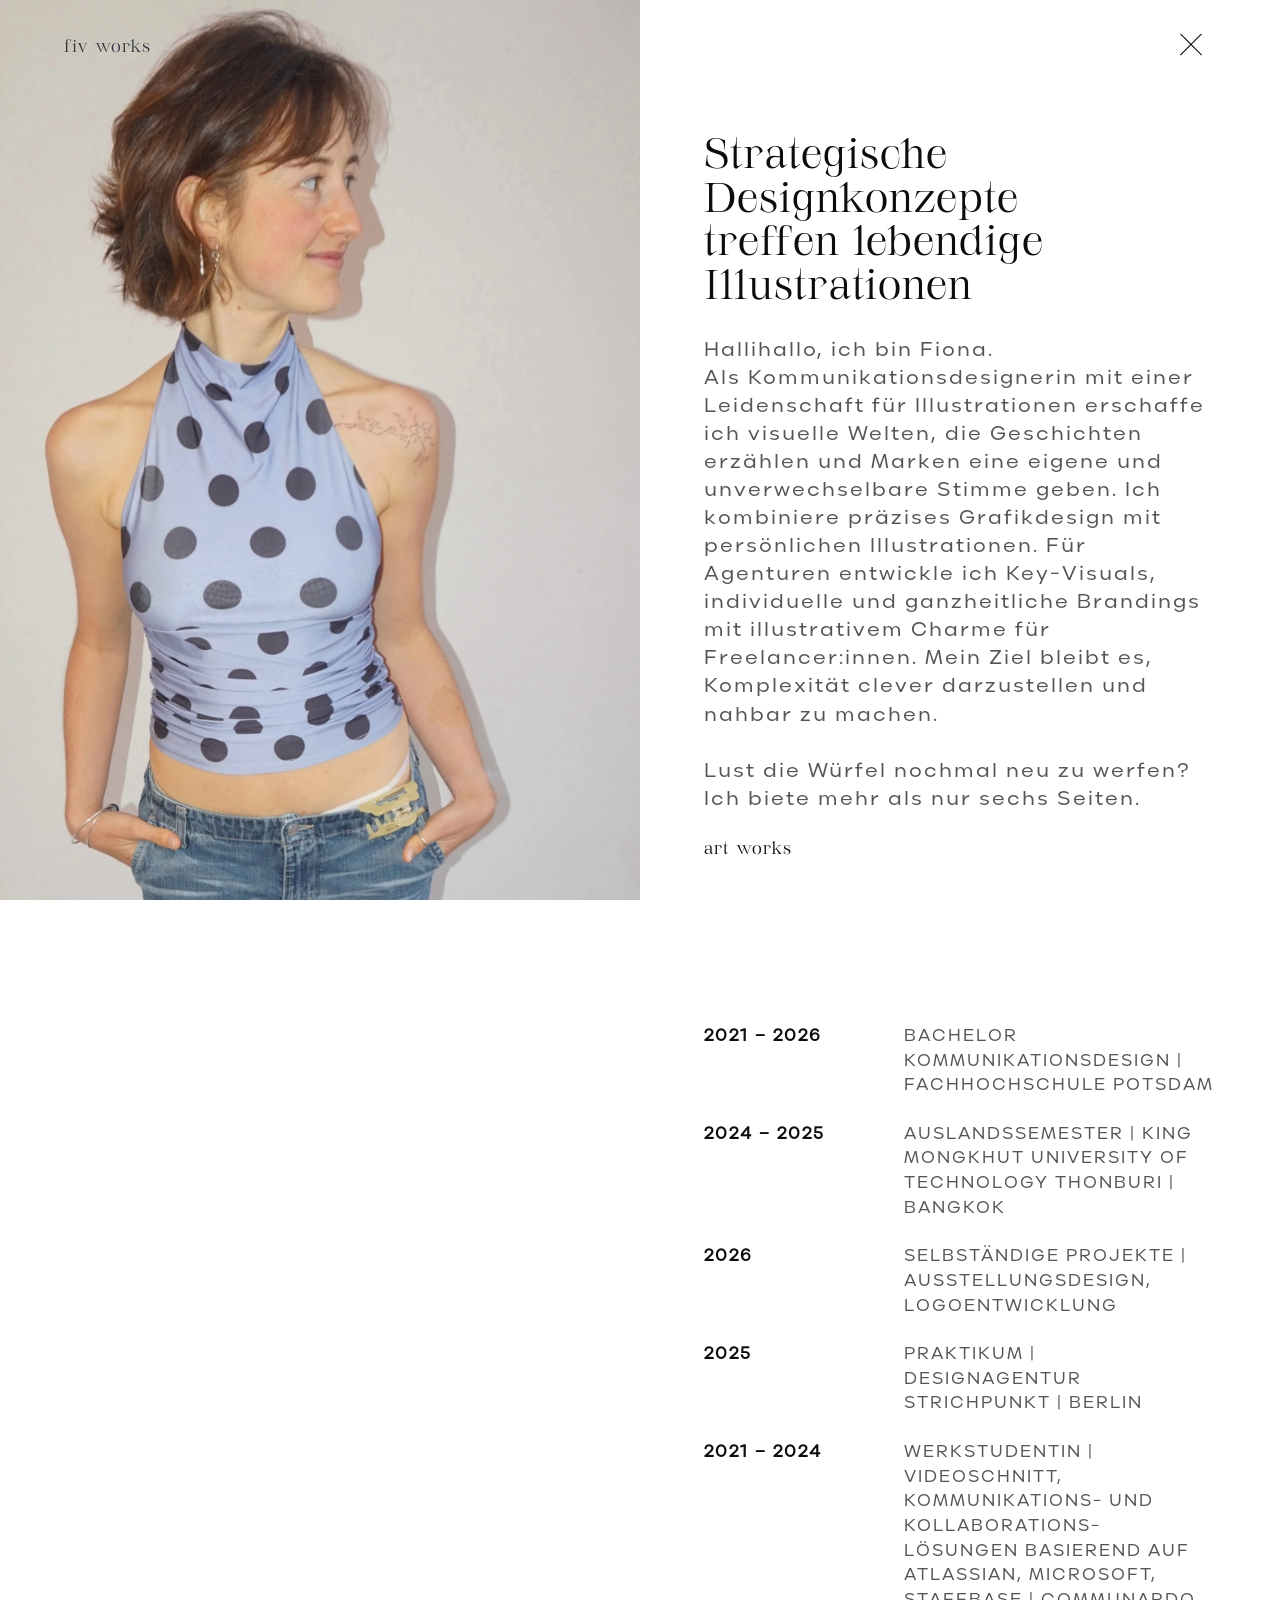
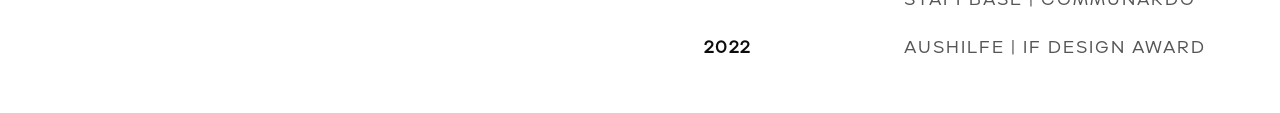
==== commit 94de673d: "Bildoptimierung: PNG/JPG → WebP, 94% kleiner - Alle 43 Bilder zu WebP konvertiert (Qualität 85%) - A" ====
--- a/about.html
+++ b/about.html
@@ -15,7 +15,7 @@
     <meta property="og:url" content="https://fivworks.de/about.html">
     <meta property="og:title" content="Über mich — Fiona Warmdt | fiv works">
     <meta property="og:description" content="Hallo, ich bin Fiona Warmdt — Kommunikationsdesignerin mit Leidenschaft für Illustration und strategisches Branding.">
-    <meta property="og:image" content="https://fivworks.de/bilder/portrait.jpg">
+    <meta property="og:image" content="https://fivworks.de/bilder/portrait.webp">
     <meta property="og:locale" content="de_DE">
     <meta property="og:profile:first_name" content="Fiona">
     <meta property="og:profile:last_name" content="Warmdt">
@@ -23,7 +23,7 @@
     <meta name="twitter:card" content="summary_large_image">
     <meta name="twitter:title" content="Über mich — Fiona Warmdt | fiv works">
     <meta name="twitter:description" content="Kommunikationsdesignerin und Illustratorin. Portfolio auf fivworks.de">
-    <meta name="twitter:image" content="https://fivworks.de/bilder/portrait.jpg">
+    <meta name="twitter:image" content="https://fivworks.de/bilder/portrait.webp">
     <!-- Structured Data -->
     <script type="application/ld+json">
     {
@@ -40,7 +40,7 @@
         "jobTitle": "Kommunikationsdesignerin",
         "description": "Kommunikationsdesignerin und Illustratorin mit Leidenschaft für strategisches Branding und illustratives Design. Studium an der Fachhochschule Potsdam, Auslandssemester an der KMUTT Bangkok, Praktikum bei Strichpunkt Berlin.",
         "url": "https://fivworks.de",
-        "image": "https://fivworks.de/bilder/portrait.jpg",
+        "image": "https://fivworks.de/bilder/portrait.webp",
         "alumniOf": {
           "@type": "CollegeOrUniversity",
           "name": "Fachhochschule Potsdam"
@@ -113,7 +113,7 @@
     <div class="about-container">
         <!-- Left Image (Dynamic width based on format) -->
         <div class="about-image-wrapper">
-            <img src="bilder/portrait.jpg" alt="Portrait von Fiona Warmdt, Kommunikationsdesignerin" class="about-image">
+            <img src="bilder/portrait.webp" alt="Portrait von Fiona Warmdt, Kommunikationsdesignerin" class="about-image">
             <h1 class="about-name">fiv works</h1>
         </div>
 
--- a/style.css
+++ b/style.css
@@ -1019,11 +1019,10 @@
 
 .project-left-col .large-intro {
     font-size: 1.8rem;
-    /* Significantly larger */
     line-height: 1.2;
     display: block;
-    /* Ensure it takes up space properly */
     margin-bottom: 0.5rem;
+    word-spacing: -0.08em;
 }
 
 .project-left-col .footnote {
@@ -1217,7 +1216,7 @@
         display: none;
     }
 
-    .bb-mobile-hero {
+    .project-right-col .bb-mobile-hero {
         display: block;
         width: 100%;
         height: 65vh;
@@ -1225,9 +1224,13 @@
         object-position: top;
     }
 
-    .project-split-layout:first-of-type .project-right-col {
+    .project-right-col:has(.bb-mobile-hero) {
         order: -1;
         width: 100%;
+    }
+
+    .project-split-layout:has(.bb-mobile-hero) .project-left-col {
+        padding-top: 1.5rem;
     }
 
     .butterbodies-page .project-left-col .top-buy-wrap {
@@ -1250,7 +1253,8 @@
 
     .bb-image-break {
         width: 100%;
-        height: 40vh;
+        height: auto;
+        overflow: hidden;
     }
 
     .bb-cta-section {
@@ -1321,7 +1325,7 @@
     display: inline-block;
     width: 160px;
     height: 64px;
-    background-image: url('bilder/button_hierkaufen.png');
+    background-image: url('bilder/button_hierkaufen.webp');
     background-size: contain;
     background-repeat: no-repeat;
     background-position: center;
@@ -1409,7 +1413,7 @@
     display: inline-block;
     width: 130px;
     height: 52px;
-    background-image: url('bilder/button_hierkaufen.png');
+    background-image: url('bilder/button_hierkaufen.webp');
     background-size: contain;
     background-repeat: no-repeat;
     background-position: center;
@@ -1462,15 +1466,47 @@
         top: 0;
         height: auto;
         padding: calc(var(--header-height) + 2rem) 5% 2rem;
+        justify-content: flex-start;
     }
 
     .project-split-layout+.project-split-layout .project-left-col {
         padding-top: 2rem;
+    }
+
+    #buy .project-left-col {
+        padding-top: 2rem;
+        text-align: center;
     }
 
     .project-right-col {
         width: 100%;
         padding: 0;
+    }
+
+    .project-left-col .large-intro {
+        font-size: 1.4rem;
+    }
+
+    .nav-link {
+        font-size: 0.95rem;
+    }
+
+    .bb-image-break {
+        width: 100%;
+        margin-left: 0;
+    }
+
+    .bb-image-break + .project-split-layout {
+        margin-top: 0;
+        min-height: auto;
+    }
+
+    .bb-image-break + .project-split-layout .project-left-col {
+        padding-top: 2rem;
+    }
+
+    .bb-cta-section {
+        padding: 4rem 5% 3rem;
     }
 
     .project-bottom-section {
@@ -1539,17 +1575,29 @@
     mix-blend-mode: normal;
 }
 
-.shop-page .project-link {
-    opacity: 1;
-    transform: none;
+.shop-page .pinned-header .nav-link {
+    color: var(--body-text);
     cursor: pointer;
 }
 
-/* Shop Grid */
+.shop-page .pinned-header .nav-link::after {
+    background-color: var(--body-text);
+}
+
+.shop-page .pinned-header .close-btn span,
+.shop-page .pinned-header .hamburger span {
+    background-color: var(--body-text);
+}
+
+.shop-page .pinned-header .center-logo {
+    filter: none;
+}
+
+/* Shop Grid (Landing Page) */
 .shop-grid {
     display: grid;
     grid-template-columns: repeat(2, 1fr);
-    gap: 60px;
+    gap: 40px;
     width: 100%;
     max-width: 1400px;
 }
@@ -1561,221 +1609,798 @@
     gap: 0;
 }
 
-.shop-item .shop-card {
-    width: 100%;
-}
-
-.shop-item-btn {
-    align-self: flex-start;
-    display: inline-block;
-    width: 160px;
-    height: 64px;
-    margin-top: 16px;
+.shop-card {
+    display: block;
+    width: 100%;
     position: relative;
-    z-index: 2;
-    background-size: contain;
-    background-repeat: no-repeat;
-    background-position: left center;
-    background-color: transparent;
-    color: transparent;
-    font-size: 0;
+    overflow: hidden;
     text-decoration: none;
-    border: none;
-    padding: 0;
-    line-height: 0;
-    transition: transform 0.25s cubic-bezier(0.23, 1, 0.32, 1);
-}
-
-.shop-item-btn:hover {
-    transform: translateY(-3px) scale(1.04);
-}
-
-.btn-spiel {
-    background-image: url('bilder/button_Spiel.png');
-}
-
-.btn-postkarten {
-    background-image: url('bilder/button_Postkarten.png');
-}
-
-/* Lightbox */
-.lightbox {
-    position: fixed;
+}
+
+.shop-card img {
+    width: 100%;
+    display: block;
+    transition: transform 0.5s cubic-bezier(0.23, 1, 0.32, 1);
+}
+
+.shop-card:hover img {
+    transform: scale(1.03);
+}
+
+.shop-card-overlay {
+    position: absolute;
     inset: 0;
-    background: rgba(255, 255, 255, 0.97);
-    z-index: 999;
+    background: linear-gradient(to top, rgba(0, 0, 0, 0.8) 0%, rgba(0, 0, 0, 0) 60%);
+    display: flex;
+    align-items: flex-end;
+    padding: 40px;
+    opacity: 0;
+    transition: opacity 0.5s ease;
+}
+
+.shop-card:hover .shop-card-overlay {
+    opacity: 1;
+}
+
+.shop-card-overlay span {
+    font-family: 'Serifbabe', serif;
+    font-size: 1.1rem;
+    font-weight: 400;
+    letter-spacing: 1px;
+    text-transform: none;
+    color: var(--text-color);
+    transform: translateY(30px);
+    transition: transform 0.5s cubic-bezier(0.19, 1, 0.22, 1);
+}
+
+.shop-card:hover .shop-card-overlay span {
+    transform: translateY(0);
+}
+
+.shop-item-label {
+    font-family: 'Canava Grotesk', sans-serif;
+    font-size: 0.75rem;
+    font-weight: 400;
+    text-transform: uppercase;
+    letter-spacing: 2px;
+    color: var(--body-text);
+    opacity: 0.5;
+    margin-top: 1rem;
+}
+
+@media (max-width: 768px) {
+    .shop-grid {
+        grid-template-columns: 1fr;
+        gap: 30px;
+    }
+}
+
+/* ---------------------------------
+   Shop Product Page (shop-butterbodies)
+---------------------------------- */
+
+/* Hero Section */
+.shop-hero-section {
+    display: flex;
+    min-height: 100vh;
+    padding-top: var(--header-height);
+}
+
+.shop-hero-image {
+    width: 60%;
     display: flex;
     align-items: center;
     justify-content: center;
-    opacity: 0;
-    pointer-events: none;
-    transition: opacity 0.4s ease;
-}
-
-.lightbox.active {
-    opacity: 1;
-    pointer-events: auto;
-}
-
-.lightbox-img-wrap {
-    max-width: 80vw;
-    max-height: 85vh;
+    padding: 2rem;
+}
+
+.shop-hero-image img {
+    width: 100%;
+    height: 85vh;
+    object-fit: cover;
+    object-position: center;
+    border-radius: 8px;
+}
+
+.shop-hero-info {
+    width: 40%;
+    display: flex;
+    flex-direction: column;
+    justify-content: center;
+    padding: 4rem 5% 4rem 2rem;
+}
+
+.shop-hero-title {
+    font-family: 'Serifbabe', serif;
+    font-size: 3rem;
+    font-weight: 400;
+    line-height: 1.1;
+    margin: 0 0 0.5rem 0;
+    color: var(--body-text);
+}
+
+.shop-hero-subtitle {
+    font-family: 'Canava Grotesk', sans-serif;
+    font-size: 0.8rem;
+    font-weight: 400;
+    text-transform: uppercase;
+    letter-spacing: 2px;
+    color: var(--body-text);
+    opacity: 0.6;
+    margin: 0 0 2.5rem 0;
+}
+
+.shop-hero-meta {
+    display: flex;
+    flex-direction: column;
+    gap: 0.4rem;
+    margin-bottom: 2rem;
+}
+
+.shop-hero-price {
+    font-family: 'Canava Grotesk', sans-serif;
+    font-size: 2rem;
+    font-weight: 600;
+    color: var(--body-text);
+}
+
+.shop-hero-limit {
+    font-family: 'Canava Grotesk', sans-serif;
+    font-size: 0.75rem;
+    font-weight: 400;
+    text-transform: uppercase;
+    letter-spacing: 2px;
+    color: var(--body-text);
+    opacity: 0.5;
+}
+
+/* Shared buy button style */
+.shop-buy-button {
+    display: inline-block;
+    font-family: 'Canava Grotesk', sans-serif;
+    font-size: 0.85rem;
+    font-weight: 600;
+    text-transform: uppercase;
+    letter-spacing: 2px;
+    color: #ffffff;
+    background-color: var(--body-text);
+    text-decoration: none;
+    padding: 16px 48px;
+    border-radius: 50px;
+    transition: transform 0.25s cubic-bezier(0.23, 1, 0.32, 1), opacity 0.25s ease;
+    text-align: center;
+}
+
+.shop-buy-button:hover {
+    transform: translateY(-2px);
+    opacity: 0.85;
+}
+
+.shop-hero-shipping {
+    font-family: 'Canava Grotesk', sans-serif;
+    font-size: 0.7rem;
+    color: var(--body-text);
+    opacity: 0.4;
+    margin-top: 1.2rem;
+    line-height: 1.6;
+}
+
+/* Story Section */
+.shop-story {
+    padding: 10rem 5%;
+}
+
+.shop-story-inner {
+    max-width: 700px;
+}
+
+.shop-story-lead {
+    font-family: 'Serifbabe', serif;
+    font-size: 1.8rem;
+    line-height: 1.35;
+    margin: 0 0 2rem 0;
+    color: var(--body-text);
+}
+
+.shop-story-text {
+    font-family: 'Canava Grotesk', sans-serif;
+    font-size: 0.8rem;
+    line-height: 1.6;
+    color: var(--body-text);
+    margin: 0;
+}
+
+/* Details Section (52 Karten, 12 Challenges, etc.) */
+.shop-details {
+    padding: 8rem 5%;
+}
+
+.shop-details-inner {
+    display: flex;
+    gap: 6rem;
+}
+
+.shop-details-item {
+    display: flex;
+    flex-direction: column;
+    gap: 0.3rem;
+}
+
+.shop-details-number {
+    font-family: 'Serifbabe', serif;
+    font-size: 3.5rem;
+    line-height: 1;
+    color: var(--body-text);
+}
+
+.shop-details-label {
+    font-family: 'Canava Grotesk', sans-serif;
+    font-size: 0.75rem;
+    font-weight: 400;
+    text-transform: uppercase;
+    letter-spacing: 2px;
+    color: var(--body-text);
+    opacity: 0.5;
+}
+
+/* Image Break */
+.shop-image-break {
+    width: 100%;
+    padding: 0;
+}
+
+.shop-image-break img {
+    width: 100%;
+    display: block;
+}
+
+/* Context / Story Section 2 */
+.shop-context {
+    padding: 8rem 5%;
+}
+
+.shop-context-inner {
+    max-width: 600px;
+}
+
+.shop-context-inner p {
+    font-family: 'Canava Grotesk', sans-serif;
+    font-size: 0.8rem;
+    line-height: 1.7;
+    color: var(--body-text);
+    margin: 0 0 2rem 0;
+}
+
+.shop-context-trust {
+    opacity: 0.6;
+    font-style: italic;
+}
+
+/* Buy Section */
+.shop-buy-section {
+    padding: 6rem 5%;
+    scroll-margin-top: var(--header-height);
+}
+
+.shop-buy-inner {
+    display: flex;
+    gap: 4rem;
+    align-items: center;
+    max-width: 1200px;
+}
+
+.shop-buy-left {
+    width: 45%;
+    flex-shrink: 0;
+}
+
+.shop-buy-left img {
+    width: 100%;
+    border-radius: 8px;
+    display: block;
+}
+
+.shop-buy-right {
+    display: flex;
+    flex-direction: column;
+    gap: 0.5rem;
+}
+
+.shop-buy-title {
+    font-family: 'Canava Grotesk', sans-serif;
+    font-size: 0.85rem;
+    font-weight: 400;
+    text-transform: uppercase;
+    letter-spacing: 2px;
+    margin: 0 0 0.5rem 0;
+    color: var(--body-text);
+}
+
+.shop-buy-price {
+    font-family: 'Canava Grotesk', sans-serif;
+    font-size: 2.5rem;
+    font-weight: 600;
+    color: var(--body-text);
+}
+
+.shop-buy-details {
+    font-family: 'Canava Grotesk', sans-serif;
+    font-size: 0.8rem;
+    line-height: 1.8;
+    color: var(--body-text);
+    opacity: 0.6;
+    margin: 0.5rem 0 1.5rem 0;
+}
+
+.shop-buy-payment {
+    font-family: 'Canava Grotesk', sans-serif;
+    font-size: 0.7rem;
+    color: var(--body-text);
+    opacity: 0.35;
+    margin-top: 0.8rem;
+}
+
+/* Divider */
+.shop-divider {
+    width: 60px;
+    height: 1px;
+    background-color: var(--body-text);
+    opacity: 0.15;
+    margin: 4rem auto;
+}
+
+/* Postkarten: override hero for h2 */
+.shop-postkarten-section .shop-hero-title {
+    font-size: 2.5rem;
+}
+
+.shop-postkarten-section {
+    min-height: 70vh;
+    padding-bottom: 6rem;
+}
+
+/* ============================================
+   ButterBodies Detail Page (Editorial Layout)
+============================================ */
+
+/* Reversed split layout: media left col, text right col */
+.bb-split-reversed {
+    min-height: auto;
+}
+
+.bb-split-reversed .bb-media-col {
+    position: relative;
+    height: auto;
+    justify-content: center;
+    align-items: center;
+    padding: 6rem 5%;
+}
+
+.bb-split-reversed .bb-media-col video {
+    width: 100%;
+    max-height: 70vh;
+    object-fit: contain;
+    display: block;
+}
+
+.bb-split-reversed .bb-text-col {
+    display: flex;
+    align-items: stretch;
+    padding: 6rem 5% 6rem 0;
+    overflow: visible;
+}
+
+.bb-split-reversed .bb-text-col .bb-detail-context__inner {
+    display: flex;
+    flex-direction: column;
+    justify-content: center;
+    gap: 8.8rem;
+    max-width: none;
+    flex: 1;
+    padding-top: 4rem;
+    padding-bottom: 4rem;
+}
+
+.bb-detail-context__inner .bb-detail-context__body p {
+    margin-bottom: 0;
+}
+
+.bb-detail-cta {
+    display: inline-block;
+    width: fit-content;
+    position: relative;
+    font-family: 'Serifbabe', serif;
+    font-size: 1.2rem;
+    font-weight: 400;
+    color: var(--body-text);
+    text-decoration: none;
+    text-transform: none;
+    letter-spacing: 0;
+    margin: 1rem 0 0;
+}
+
+.bb-detail-cta::after {
+    content: '';
+    position: absolute;
+    width: 0;
+    height: 1px;
+    bottom: -3px;
+    left: 0;
+    background-color: var(--body-text);
+    transition: width 0.3s ease;
+}
+
+.bb-detail-cta:hover::after {
+    width: 100%;
+}
+
+.bb-detail-shipping {
+    font-family: 'Canava Grotesk', sans-serif;
+    font-size: 0.7rem;
+    color: var(--body-text);
+    opacity: 0.4;
+    margin-top: 1.2rem;
+    line-height: 1.6;
+}
+
+/* Full-width image break */
+.bb-detail-fullimg {
+    width: 100%;
+    padding: 0;
+}
+
+.bb-detail-fullimg img {
+    width: 100%;
+    object-fit: contain;
+    display: block;
+}
+
+/* Postkarten Gallery */
+.postkarten-gallery {
+    overflow: hidden;
+    padding: 0 5%;
+}
+
+.gallery-container {
+    position: relative;
+    width: 100%;
+    height: 100vh;
     display: flex;
     align-items: center;
     justify-content: center;
-    transform: scale(0.95);
-    transition: transform 0.4s cubic-bezier(0.23, 1, 0.32, 1);
-}
-
-.lightbox.active .lightbox-img-wrap {
-    transform: scale(1);
-}
-
-.lightbox-img-wrap img {
+}
+
+.gallery-slide {
+    display: none;
+    position: absolute;
+    inset: 0;
+    align-items: center;
+    justify-content: center;
+    padding: 2rem 3rem;
+}
+
+.gallery-slide.active {
+    display: flex;
+}
+
+.postkarten-gallery .gallery-slide img {
+    width: auto;
+    max-height: 75vh;
     max-width: 100%;
-    max-height: 85vh;
     object-fit: contain;
     display: block;
 }
 
-.lightbox-close {
+.gallery-arrow {
     position: absolute;
-    top: 28px;
-    right: 36px;
+    top: 50%;
+    transform: translateY(-50%);
+    background: none;
+    border: 1px solid var(--body-text);
+    color: var(--body-text);
+    width: 40px;
+    height: 40px;
+    border-radius: 50%;
+    font-size: 1rem;
     cursor: pointer;
-    z-index: 1000;
-}
-
-.lightbox-close span {
-    background-color: var(--body-text);
-}
-
-.lightbox-prev,
-.lightbox-next {
-    background: none;
-    border: none;
-    cursor: pointer;
-    padding: 0 32px;
-    opacity: 0.25;
-    transition: opacity 0.25s;
-    user-select: none;
     display: flex;
     align-items: center;
     justify-content: center;
-}
-
-.lightbox-prev::before,
-.lightbox-next::before {
-    content: '';
-    display: block;
-    width: 12px;
-    height: 12px;
-    border-top: 1px solid var(--body-text);
-    border-right: 1px solid var(--body-text);
-}
-
-.lightbox-prev::before {
-    transform: rotate(-135deg);
-}
-
-.lightbox-next::before {
-    transform: rotate(45deg);
-}
-
-.lightbox-prev:hover,
-.lightbox-next:hover { opacity: 0.8; }
-
-.lightbox-counter {
+    transition: background 0.2s;
+    z-index: 2;
+}
+
+.gallery-arrow:hover {
+    background: rgba(0, 0, 0, 0.08);
+}
+
+.gallery-arrow--left {
+    left: 15%;
+}
+
+.gallery-arrow--right {
+    right: 15%;
+}
+
+.gallery-counter {
     position: absolute;
-    bottom: 28px;
+    bottom: 2rem;
     left: 50%;
     transform: translateX(-50%);
-    color: rgba(0, 0, 0, 0.3);
     font-family: 'Canava Grotesk', sans-serif;
     font-size: 0.75rem;
     letter-spacing: 2px;
-    text-transform: uppercase;
-}
-
-.lightbox-buy-btn {
-    position: absolute;
-    bottom: 48px;
-    right: calc(10vw - 14px); /* bündig zur rechten Bildkante */
-}
-
-@media (max-width: 768px) {
-    .shop-grid {
-        grid-template-columns: 1fr;
-        gap: 40px;
-    }
-}
-
-.shop-page .pinned-header .nav-link {
-    color: var(--body-text);
-}
-
-.shop-page .pinned-header .close-btn span,
-.shop-page .pinned-header .hamburger span {
-    background-color: var(--body-text);
-}
-
-.shop-page .pinned-header .center-logo {
-    filter: none;
-}
-
-.shop-hero .project-left-col {
-    min-height: 40vh;
-    display: flex;
-    align-items: flex-end;
-    padding-bottom: 2rem;
-}
-
-.shop-product .project-left-col {
-    padding-top: 4rem;
-}
-
-.shop-product-title {
+    color: var(--body-text);
+    opacity: 0.6;
+}
+
+/* Context text section */
+.bb-detail-context {
+    padding: 8rem 5%;
+}
+
+.bb-detail-context__inner {
+    max-width: 600px;
+}
+
+.bb-detail-context__inner p {
     font-family: 'Canava Grotesk', sans-serif;
-    font-size: 1rem;
+    font-size: 0.8rem;
+    line-height: 1.4;
+    color: var(--body-text);
+    text-transform: none;
     font-weight: 400;
+    margin: 0 0 2rem 0;
+}
+
+.bb-detail-context__inner p.bb-detail-context__trust {
+    opacity: 0.6;
+    font-style: italic;
+    margin-bottom: 0;
+}
+
+/* Two images side by side */
+.bb-detail-pair {
+    display: flex;
+    gap: 0;
+    padding: 0;
+}
+
+.bb-detail-pair img {
+    width: 50%;
+    display: block;
+    object-fit: cover;
+}
+
+/* Postkarten teaser within detail page */
+.bb-detail-postkarten {
+    padding-bottom: 6rem;
+}
+
+.bb-detail-postkarten .bb-detail-intro__lead {
+    font-size: 2rem;
+}
+
+.bb-detail-coming {
+    opacity: 0.5;
+    font-style: italic;
+}
+
+/* Sticky Buy Bar */
+.shop-sticky-bar {
+    position: fixed;
+    bottom: 0;
+    left: 0;
+    width: 100%;
+    padding: 14px 5%;
+    background: var(--body-text);
+    display: flex;
+    justify-content: space-between;
+    align-items: center;
+    z-index: 99;
+    transform: translateY(100%);
+    transition: transform 0.35s cubic-bezier(0.23, 1, 0.32, 1);
+}
+
+.shop-sticky-bar.visible {
+    transform: translateY(0);
+}
+
+.shop-sticky-bar__info {
+    font-family: 'Canava Grotesk', sans-serif;
+    font-size: 0.8rem;
+    font-weight: 600;
     text-transform: uppercase;
     letter-spacing: 2px;
-    display: block;
-}
-
-.shop-buy-btn {
-    margin-top: 1rem;
-}
-
-.shop-product-img {
-    display: flex;
-    align-items: center;
-    justify-content: center;
-}
-
-.shop-product-img img {
-    width: 100%;
-    height: 100vh;
-    object-fit: cover;
-    object-position: top;
-}
-
+    color: #ffffff;
+}
+
+.shop-sticky-bar__btn {
+    font-family: 'Canava Grotesk', sans-serif;
+    font-size: 0.8rem;
+    font-weight: 600;
+    text-transform: uppercase;
+    letter-spacing: 1px;
+    color: var(--body-text);
+    background: #ffffff;
+    text-decoration: none;
+    padding: 10px 32px;
+    border-radius: 50px;
+    transition: transform 0.2s ease, opacity 0.2s ease;
+}
+
+.shop-sticky-bar__btn:hover {
+    transform: translateY(-1px);
+    opacity: 0.9;
+}
+
+/* ---- Mobile ---- */
 @media (max-width: 768px) {
-    .shop-product {
+    .shop-hero-section {
         flex-direction: column;
-    }
-
-    .shop-product-img {
+        min-height: auto;
+    }
+
+    .shop-hero-image {
         width: 100%;
-        order: -1;
-    }
-
-    .shop-product-img img {
-        height: 60vw;
-        object-fit: cover;
-    }
-
-    .shop-product .project-left-col {
-        padding-top: 2rem;
-    }
-}
+        padding: 1rem;
+    }
+
+    .shop-hero-image img {
+        height: 55vw;
+        border-radius: 6px;
+    }
+
+    .shop-hero-info {
+        width: 100%;
+        padding: 2rem 5% 3rem;
+    }
+
+    .shop-hero-title {
+        font-size: 2.2rem;
+    }
+
+    .shop-hero-subtitle {
+        margin-bottom: 1.5rem;
+    }
+
+    .shop-hero-price {
+        font-size: 1.6rem;
+    }
+
+    .shop-story {
+        padding: 5rem 5%;
+    }
+
+    .shop-story-lead {
+        font-size: 1.3rem;
+    }
+
+    .shop-details-inner {
+        gap: 3rem;
+    }
+
+    .shop-details-number {
+        font-size: 2.5rem;
+    }
+
+    .shop-context {
+        padding: 5rem 5%;
+    }
+
+    .shop-buy-section {
+        padding: 4rem 5%;
+    }
+
+    .shop-buy-inner {
+        flex-direction: column;
+        gap: 2rem;
+    }
+
+    .shop-buy-left {
+        width: 100%;
+    }
+
+    .shop-buy-price {
+        font-size: 2rem;
+    }
+
+    .shop-postkarten-section {
+        min-height: auto;
+        padding-bottom: 4rem;
+    }
+
+    .shop-sticky-bar {
+        padding: 12px 5%;
+    }
+
+    .shop-sticky-bar__info {
+        font-size: 0.7rem;
+        letter-spacing: 1px;
+    }
+
+    .shop-sticky-bar__btn {
+        font-size: 0.7rem;
+        padding: 8px 24px;
+    }
+
+    /* BB Detail Page Mobile */
+    .bb-detail-cta {
+        font-size: 1.1rem;
+    }
+
+    .bb-split-reversed .bb-media-col {
+        padding: 2rem 5%;
+    }
+
+    .bb-split-reversed .bb-text-col {
+        padding: 2rem 5%;
+    }
+
+    /* Postkarten Gallery Mobile */
+    .postkarten-gallery {
+        padding: 0 5%;
+    }
+
+    .gallery-container {
+        position: relative;
+        height: auto;
+        display: flex;
+        flex-direction: column;
+        align-items: center;
+        padding-bottom: 1.5rem;
+    }
+
+    .gallery-slide {
+        position: relative;
+        inset: auto;
+        padding: 0;
+        justify-content: center;
+        align-items: center;
+    }
+
+    .gallery-slide.active {
+        display: flex;
+    }
+
+    .postkarten-gallery .gallery-slide img {
+        max-height: 60vh;
+        max-width: 100%;
+        width: auto;
+    }
+
+    .gallery-arrow {
+        width: 34px;
+        height: 34px;
+        font-size: 0.85rem;
+        top: 45%;
+    }
+
+    .gallery-arrow--left {
+        left: 0;
+    }
+
+    .gallery-arrow--right {
+        right: 0;
+    }
+
+    .gallery-counter {
+        position: relative;
+        bottom: auto;
+        left: auto;
+        transform: none;
+        margin-top: 1rem;
+    }
+
+    .bb-detail-page .project-left-col {
+        padding: calc(var(--header-height) + 1.5rem) 5% 1.5rem;
+    }
+
+    .bb-detail-page .large-intro {
+        font-size: 1.6rem;
+    }
+
+    .bb-detail-fullimg img {
+        width: 100%;
+    }
+}
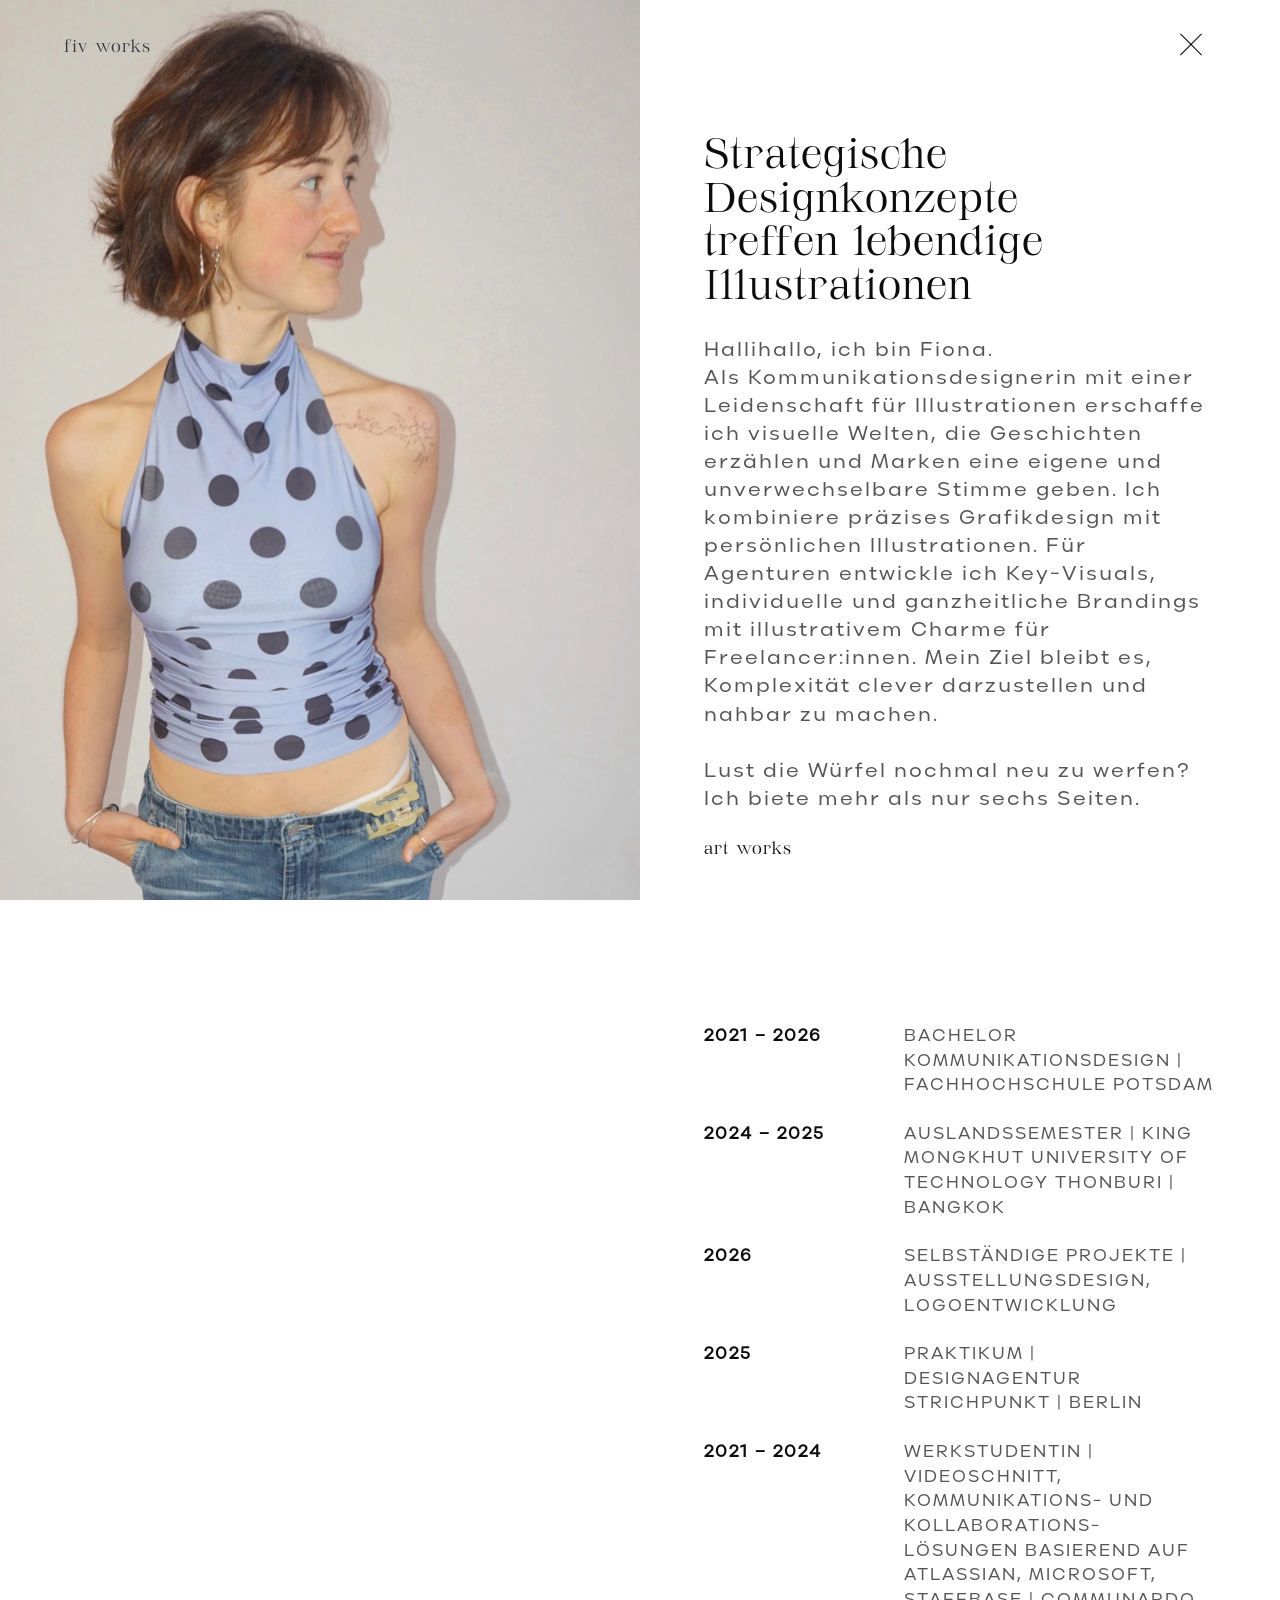
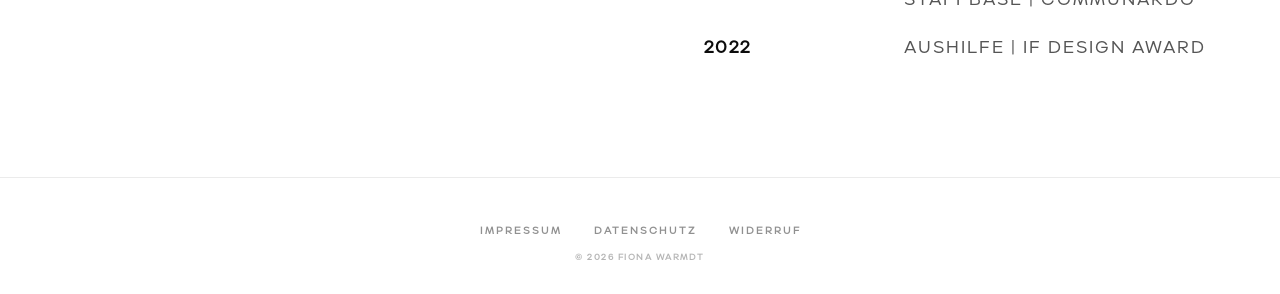
==== commit 3f1d3ab3: "Impressum, Datenschutz & Widerruf: Legal pages + Footer auf allen Seiten Drei neue Rechtsseiten (§5 " ====
--- a/about.html
+++ b/about.html
@@ -175,6 +175,17 @@
         </div>
     </div>
 
+
+    <!-- Footer -->
+    <footer class="site-footer">
+        <div class="footer-links">
+            <a href="impressum.html">Impressum</a>
+            <a href="datenschutz.html">Datenschutz</a>
+            <a href="widerruf.html">Widerruf</a>
+        </div>
+        <p class="footer-copy">© 2026 Fiona Warmdt</p>
+    </footer>
+
     <script src="main.js?v=2"></script>
 </body>
 
--- a/style.css
+++ b/style.css
@@ -74,6 +74,112 @@
 /* Global utility to hide mobile-only elements on desktop */
 .show-on-mobile {
     display: none !important;
+}
+
+/* ===== FOOTER ===== */
+.site-footer {
+    padding: 3rem 5% 2rem;
+    text-align: center;
+    border-top: 1px solid rgba(12, 12, 12, 0.08);
+    margin-top: 4rem;
+}
+
+.footer-links {
+    display: flex;
+    justify-content: center;
+    gap: 2rem;
+    margin-bottom: 1rem;
+}
+
+.footer-links a {
+    color: var(--body-text);
+    text-decoration: none;
+    font-size: 0.65rem;
+    letter-spacing: 2px;
+    text-transform: uppercase;
+    opacity: 0.45;
+    transition: opacity 0.3s ease;
+}
+
+.footer-links a:hover {
+    opacity: 1;
+}
+
+.footer-copy {
+    font-size: 0.55rem;
+    letter-spacing: 1.5px;
+    opacity: 0.3;
+    text-transform: uppercase;
+}
+
+/* ===== LEGAL PAGES (Impressum, Datenschutz, Widerruf) ===== */
+.legal-container {
+    max-width: 680px;
+    margin: 0 auto;
+    padding: calc(var(--header-height) + 4rem) 5% 4rem;
+}
+
+.legal-container h1 {
+    font-family: 'Serifbabe', serif;
+    font-weight: 400;
+    font-style: italic;
+    font-size: 2.2rem;
+    text-transform: none;
+    letter-spacing: 0;
+    margin-bottom: 0.5rem;
+}
+
+.legal-subtitle {
+    font-size: 0.7rem;
+    opacity: 0.5;
+    margin-bottom: 3rem;
+}
+
+.legal-container h2 {
+    font-family: 'Canava Grotesk', sans-serif;
+    font-size: 0.7rem;
+    font-weight: 600;
+    letter-spacing: 2px;
+    text-transform: uppercase;
+    margin-top: 2.5rem;
+    margin-bottom: 0.8rem;
+}
+
+.legal-container p {
+    font-family: 'Canava Grotesk', sans-serif;
+    font-size: 0.8rem;
+    font-weight: 400;
+    line-height: 1.6;
+    letter-spacing: 0;
+    text-transform: none;
+    color: var(--body-text);
+    margin-bottom: 1rem;
+}
+
+.legal-container a {
+    color: var(--body-text);
+    text-decoration: underline;
+    text-underline-offset: 3px;
+}
+
+.legal-container a:hover {
+    opacity: 0.6;
+}
+
+/* Widerruf link in shop shipping info */
+.shipping-legal-link {
+    color: var(--body-text);
+    text-decoration: underline;
+    text-underline-offset: 3px;
+    opacity: 0.5;
+    transition: opacity 0.3s ease;
+    font-size: inherit;
+    letter-spacing: inherit;
+    text-transform: none;
+}
+
+.shipping-legal-link:hover {
+    opacity: 1;
 }
 
 /* ---------------------------------
